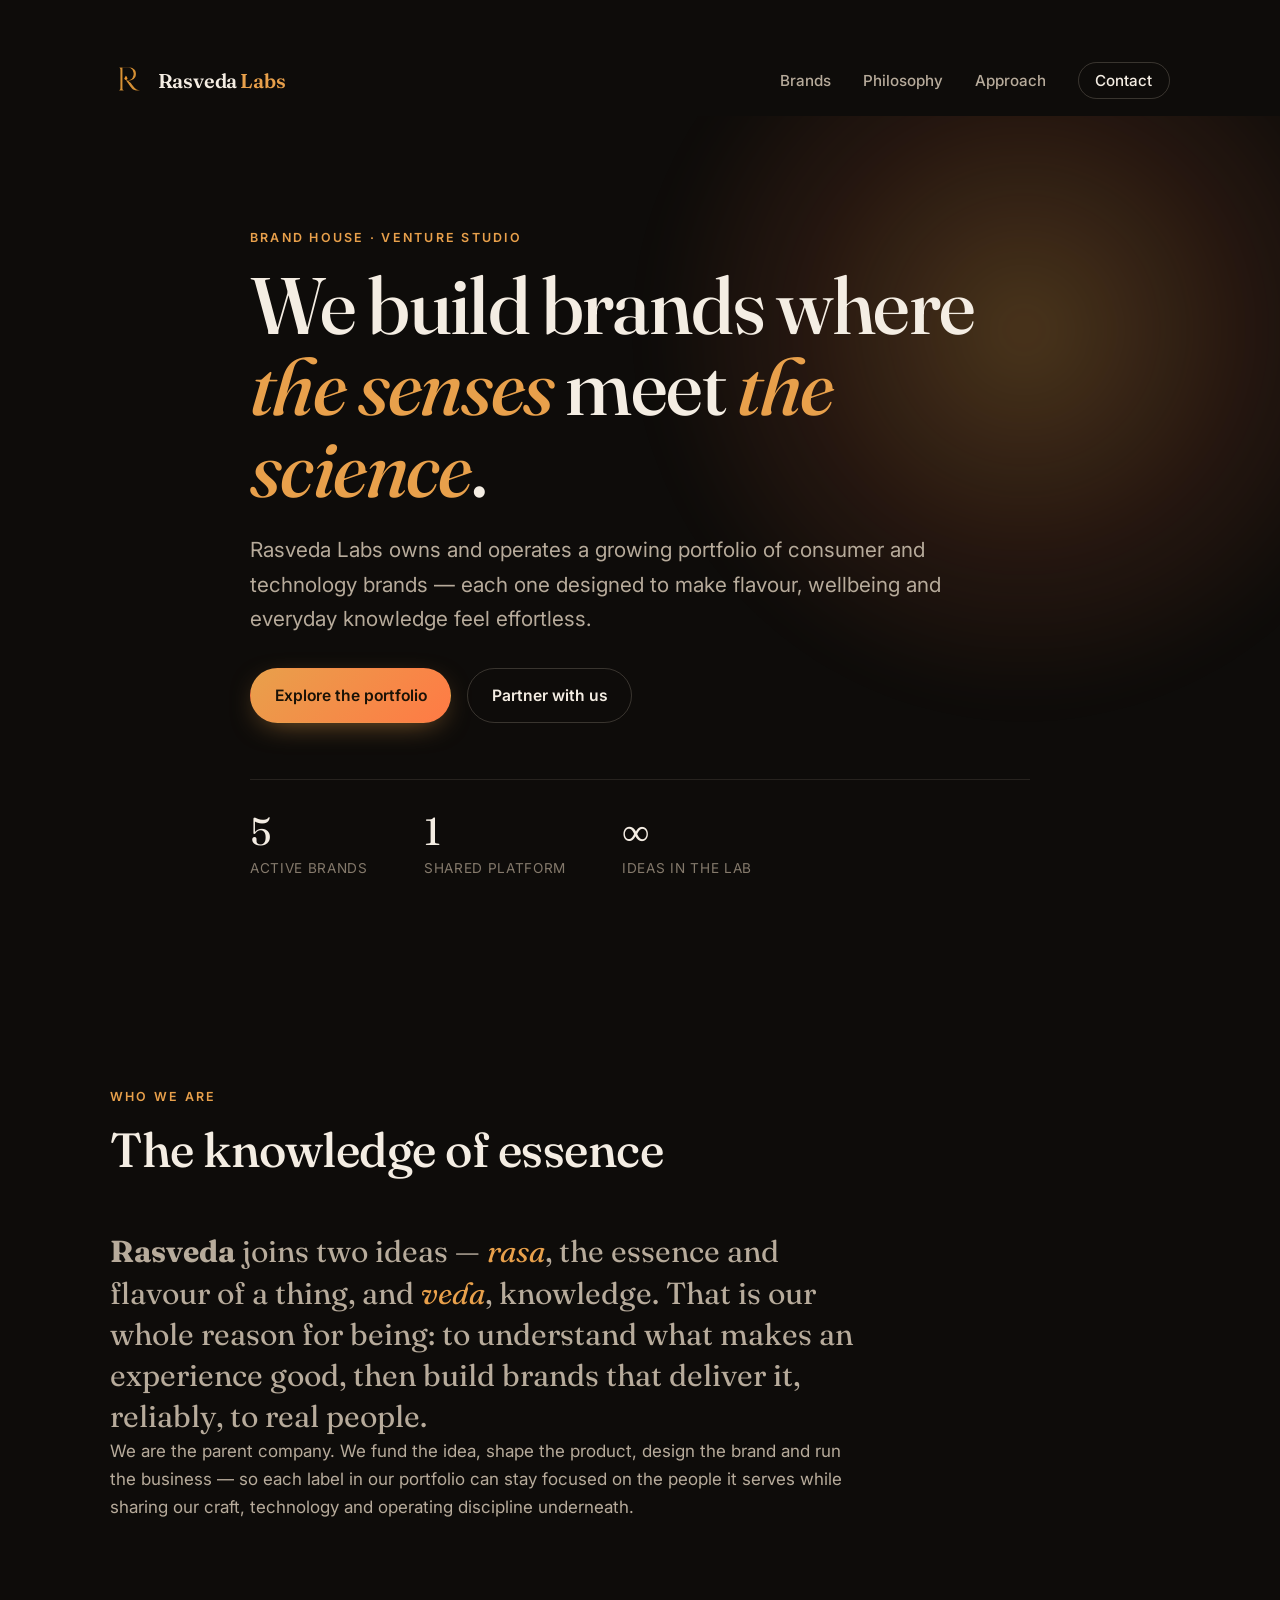
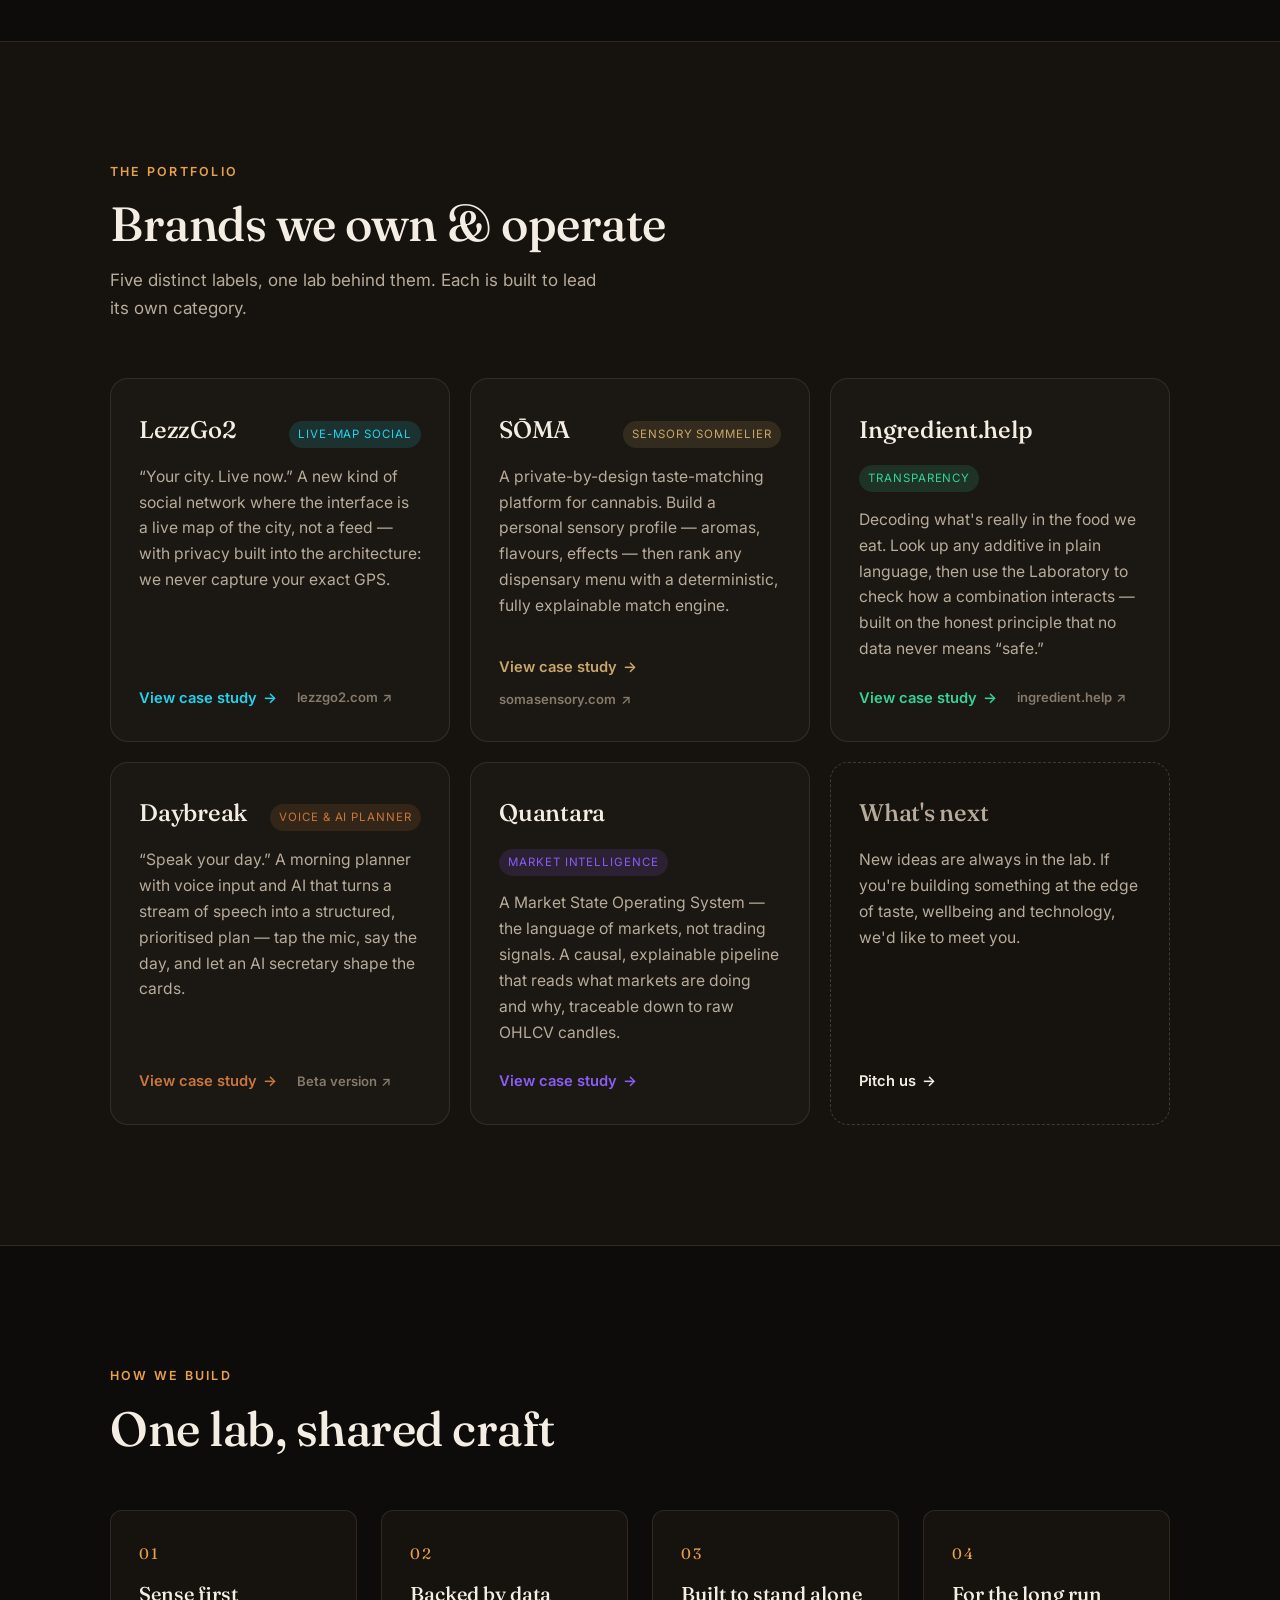
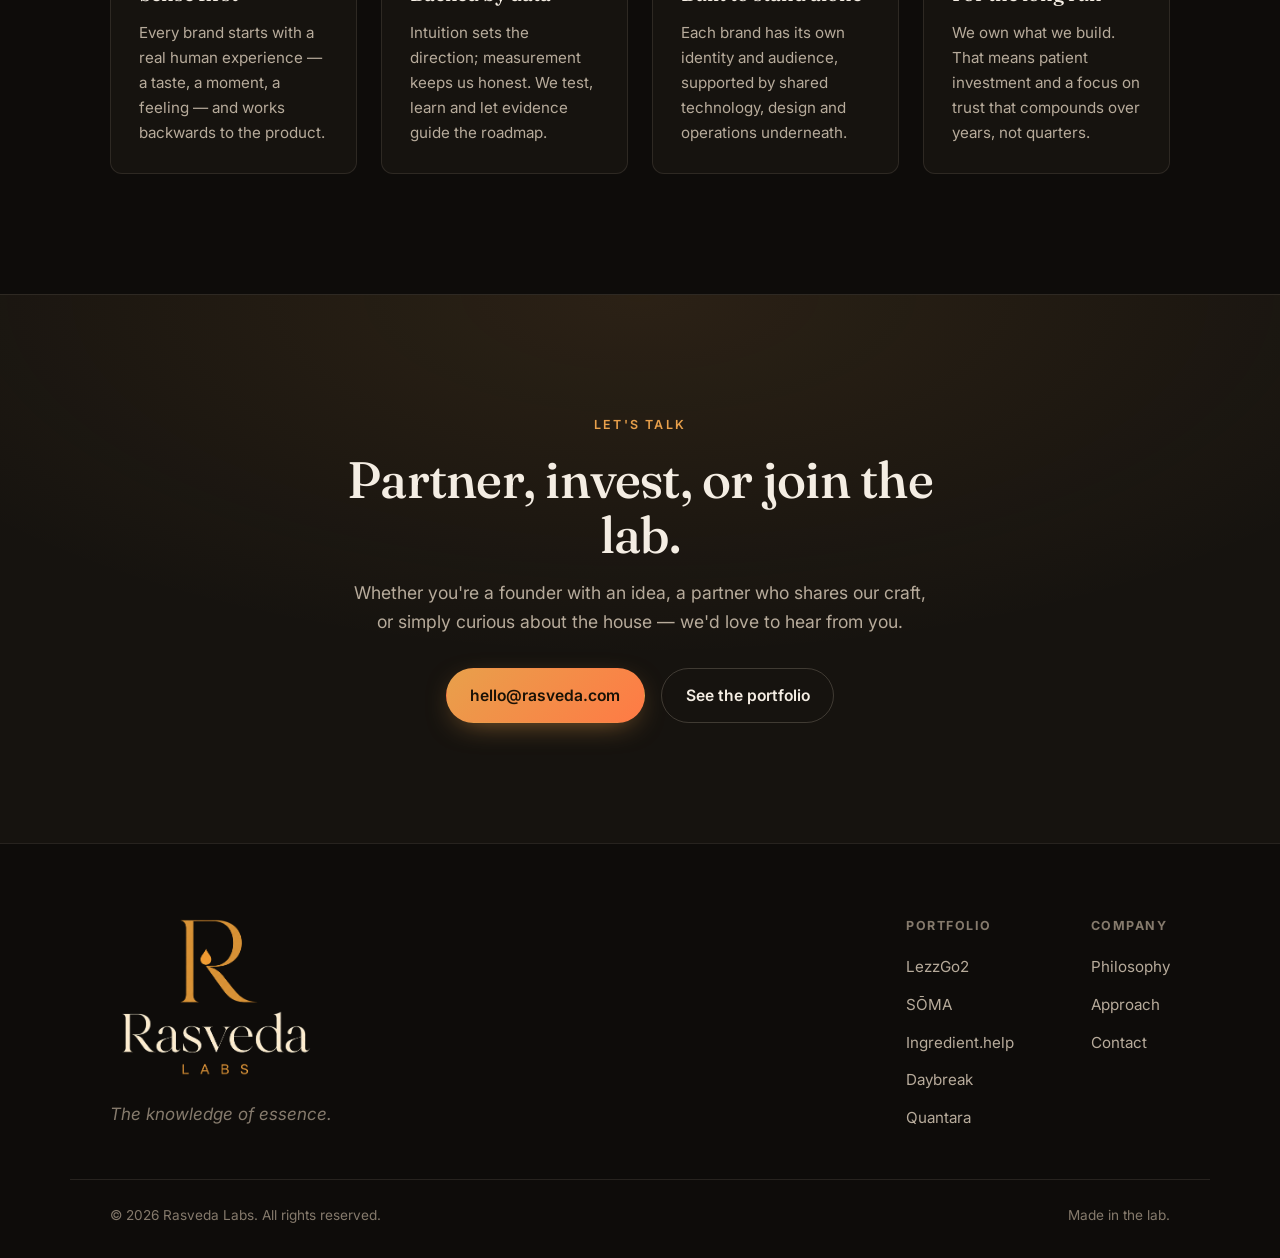
==== index.html @ 9e202e4a "Link Daybreak's beta as a "Beta version" button Daybreak runs on a temporary GitHub Pages URL (no do" ====
<!DOCTYPE html>
<html lang="en">
<head>
  <meta charset="UTF-8" />
  <meta name="viewport" content="width=device-width, initial-scale=1.0, viewport-fit=cover" />
  <title>Rasveda Labs — A house of sensory &amp; knowledge-driven brands</title>
  <meta name="description" content="Rasveda Labs owns and operates a portfolio of brands at the intersection of sensory experience, science and everyday wellbeing — LezzGo2, SŌMA, Ingredient.help, Daybreak and Quantara." />
  <meta name="theme-color" content="#0e0c0a" />

  <link rel="canonical" href="https://rasveda.dev/" />

  <!-- Open Graph -->
  <meta property="og:type" content="website" />
  <meta property="og:url" content="https://rasveda.dev/" />
  <meta property="og:title" content="Rasveda Labs" />
  <meta property="og:description" content="A house of sensory & knowledge-driven brands." />
  <meta property="og:site_name" content="Rasveda Labs" />

  <link rel="icon" type="image/png" href="assets/rasveda-favicon.png?v=3" />
  <link rel="apple-touch-icon" href="assets/rasveda-icon.png?v=3" />
  <link rel="preconnect" href="https://fonts.googleapis.com" />
  <link rel="preconnect" href="https://fonts.gstatic.com" crossorigin />
  <link href="https://fonts.googleapis.com/css2?family=Fraunces:opsz,wght@9..144,400;9..144,500;9..144,600&family=Inter:wght@400;500;600&display=swap" rel="stylesheet" />
  <link rel="stylesheet" href="styles/main.css" />
</head>
<body>
  <a class="skip-link" href="#main">Skip to content</a>

  <header class="site-header" id="top">
    <div class="container header__inner">
      <a class="brand" href="#top" aria-label="Rasveda Labs home">
        <img class="brand__logo" src="assets/rasveda-glyph.png?v=2" alt="" />
        <span class="brand__name">Rasveda<span class="brand__labs">Labs</span></span>
      </a>

      <nav class="nav" aria-label="Primary">
        <button class="nav__toggle" aria-expanded="false" aria-controls="nav-menu">
          <span class="sr-only">Menu</span>
          <span class="nav__bars" aria-hidden="true"></span>
        </button>
        <ul class="nav__menu" id="nav-menu">
          <li><a href="#brands">Brands</a></li>
          <li><a href="#philosophy">Philosophy</a></li>
          <li><a href="#approach">Approach</a></li>
          <li><a class="nav__cta" href="#contact">Contact</a></li>
        </ul>
      </nav>
    </div>
  </header>

  <main id="main">
    <!-- HERO -->
    <section class="hero">
      <div class="container hero__inner">
        <p class="eyebrow reveal">Brand house · Venture studio</p>
        <h1 class="hero__title reveal">
          We build brands where <em>the senses</em> meet <em>the science</em>.
        </h1>
        <p class="hero__lead reveal">
          Rasveda Labs owns and operates a growing portfolio of consumer and technology
          brands — each one designed to make flavour, wellbeing and everyday knowledge
          feel effortless.
        </p>
        <div class="hero__actions reveal">
          <a class="btn btn--primary" href="#brands">Explore the portfolio</a>
          <a class="btn btn--ghost" href="#contact">Partner with us</a>
        </div>

        <dl class="hero__stats reveal" aria-label="At a glance">
          <div><dt>5</dt><dd>Active brands</dd></div>
          <div><dt>1</dt><dd>Shared platform</dd></div>
          <div><dt>∞</dt><dd>Ideas in the lab</dd></div>
        </dl>
      </div>
      <div class="hero__glow" aria-hidden="true"></div>
    </section>

    <!-- PHILOSOPHY -->
    <section class="section" id="philosophy">
      <div class="container">
        <div class="section__head reveal">
          <p class="eyebrow">Who we are</p>
          <h2 class="section__title">The knowledge of essence</h2>
        </div>
        <div class="philosophy">
          <p class="philosophy__lead reveal">
            <strong>Rasveda</strong> joins two ideas — <em>rasa</em>, the essence and
            flavour of a thing, and <em>veda</em>, knowledge. That is our whole reason for
            being: to understand what makes an experience good, then build brands that
            deliver it, reliably, to real people.
          </p>
          <p class="reveal">
            We are the parent company. We fund the idea, shape the product, design the
            brand and run the business — so each label in our portfolio can stay
            focused on the people it serves while sharing our craft, technology and
            operating discipline underneath.
          </p>
        </div>
      </div>
    </section>

    <!-- BRANDS -->
    <section class="section section--brands" id="brands">
      <div class="container">
        <div class="section__head reveal">
          <p class="eyebrow">The portfolio</p>
          <h2 class="section__title">Brands we own &amp; operate</h2>
          <p class="section__sub">
            Five distinct labels, one lab behind them. Each is built to lead its own
            category.
          </p>
        </div>

        <div class="brand-grid">
          <!-- LezzGo2 -->
          <article class="brand-card reveal" style="--accent:#22d3ee">
            <header class="brand-card__head">
              <h3 class="brand-card__name">LezzGo2</h3>
              <span class="brand-card__tag">Live-map social</span>
            </header>
            <p class="brand-card__desc">
              &ldquo;Your city. Live now.&rdquo; A new kind of social network where the
              interface is a live map of the city, not a feed — with privacy built
              into the architecture: we never capture your exact GPS.
            </p>
            <div class="brand-card__links">
              <a class="brand-card__link" href="brands/lezzgo2.html">
                View case study <span aria-hidden="true">→</span>
              </a>
              <a class="brand-card__live" href="https://lezzgo2.com" target="_blank" rel="noopener">
                lezzgo2.com <span aria-hidden="true">↗</span>
              </a>
            </div>
          </article>

          <!-- SOMA -->
          <article class="brand-card reveal" style="--accent:#c8a76a">
            <header class="brand-card__head">
              <h3 class="brand-card__name">SŌMA</h3>
              <span class="brand-card__tag">Sensory sommelier</span>
            </header>
            <p class="brand-card__desc">
              A private-by-design taste-matching platform for cannabis. Build a
              personal sensory profile — aromas, flavours, effects — then rank any
              dispensary menu with a deterministic, fully explainable match engine.
            </p>
            <div class="brand-card__links">
              <a class="brand-card__link" href="brands/soma.html">
                View case study <span aria-hidden="true">→</span>
              </a>
              <a class="brand-card__live" href="https://www.somasensory.com" target="_blank" rel="noopener">
                somasensory.com <span aria-hidden="true">↗</span>
              </a>
            </div>
          </article>

          <!-- Ingredient.help -->
          <article class="brand-card reveal" style="--accent:#34d399">
            <header class="brand-card__head">
              <h3 class="brand-card__name">Ingredient.help</h3>
              <span class="brand-card__tag">Transparency</span>
            </header>
            <p class="brand-card__desc">
              Decoding what's really in the food we eat. Look up any additive in plain
              language, then use the Laboratory to check how a combination interacts —
              built on the honest principle that no data never means &ldquo;safe.&rdquo;
            </p>
            <div class="brand-card__links">
              <a class="brand-card__link" href="brands/ingredients.html">
                View case study <span aria-hidden="true">→</span>
              </a>
              <a class="brand-card__live" href="https://ingredient.help" target="_blank" rel="noopener">
                ingredient.help <span aria-hidden="true">↗</span>
              </a>
            </div>
          </article>

          <!-- DayBreak -->
          <article class="brand-card reveal" style="--accent:#c8763c">
            <header class="brand-card__head">
              <h3 class="brand-card__name">Daybreak</h3>
              <span class="brand-card__tag">Voice &amp; AI planner</span>
            </header>
            <p class="brand-card__desc">
              &ldquo;Speak your day.&rdquo; A morning planner with voice input and AI
              that turns a stream of speech into a structured, prioritised plan —
              tap the mic, say the day, and let an AI secretary shape the cards.
            </p>
            <div class="brand-card__links">
              <a class="brand-card__link" href="brands/daybreak.html">
                View case study <span aria-hidden="true">→</span>
              </a>
              <a class="brand-card__live" href="https://adisabeba33.github.io/Daybreak/" target="_blank" rel="noopener">
                Beta version <span aria-hidden="true">↗</span>
              </a>
            </div>
          </article>

          <!-- Quantara -->
          <article class="brand-card reveal" style="--accent:#8b5cf6">
            <header class="brand-card__head">
              <h3 class="brand-card__name">Quantara</h3>
              <span class="brand-card__tag">Market intelligence</span>
            </header>
            <p class="brand-card__desc">
              A Market State Operating System — the language of markets, not trading
              signals. A causal, explainable pipeline that reads what markets are
              doing and why, traceable down to raw OHLCV candles.
            </p>
            <a class="brand-card__link" href="brands/quantara.html">
              View case study <span aria-hidden="true">→</span>
            </a>
          </article>

          <!-- Next -->
          <article class="brand-card brand-card--next reveal">
            <header class="brand-card__head">
              <h3 class="brand-card__name">What's next</h3>
            </header>
            <p class="brand-card__desc">
              New ideas are always in the lab. If you're building something at the edge
              of taste, wellbeing and technology, we'd like to meet you.
            </p>
            <a class="brand-card__link" href="#contact">
              Pitch us <span aria-hidden="true">→</span>
            </a>
          </article>
        </div>
      </div>
    </section>

    <!-- APPROACH -->
    <section class="section" id="approach">
      <div class="container">
        <div class="section__head reveal">
          <p class="eyebrow">How we build</p>
          <h2 class="section__title">One lab, shared craft</h2>
        </div>

        <div class="pillars">
          <article class="pillar reveal">
            <span class="pillar__num">01</span>
            <h3>Sense first</h3>
            <p>
              Every brand starts with a real human experience — a taste, a moment, a
              feeling — and works backwards to the product.
            </p>
          </article>
          <article class="pillar reveal">
            <span class="pillar__num">02</span>
            <h3>Backed by data</h3>
            <p>
              Intuition sets the direction; measurement keeps us honest. We test,
              learn and let evidence guide the roadmap.
            </p>
          </article>
          <article class="pillar reveal">
            <span class="pillar__num">03</span>
            <h3>Built to stand alone</h3>
            <p>
              Each brand has its own identity and audience, supported by shared
              technology, design and operations underneath.
            </p>
          </article>
          <article class="pillar reveal">
            <span class="pillar__num">04</span>
            <h3>For the long run</h3>
            <p>
              We own what we build. That means patient investment and a focus on
              trust that compounds over years, not quarters.
            </p>
          </article>
        </div>
      </div>
    </section>

    <!-- CONTACT / CTA -->
    <section class="section section--cta" id="contact">
      <div class="container cta">
        <div class="cta__content reveal">
          <p class="eyebrow">Let's talk</p>
          <h2 class="cta__title">Partner, invest, or join the lab.</h2>
          <p class="cta__lead">
            Whether you're a founder with an idea, a partner who shares our craft, or
            simply curious about the house — we'd love to hear from you.
          </p>
          <div class="cta__actions">
            <a class="btn btn--primary" href="mailto:hello@rasveda.com">hello@rasveda.com</a>
            <a class="btn btn--ghost" href="#brands">See the portfolio</a>
          </div>
        </div>
      </div>
    </section>
  </main>

  <footer class="site-footer">
    <div class="container footer__inner">
      <div class="footer__brand">
        <img class="footer__logo" src="assets/rasveda-lockup-t.png" alt="Rasveda Labs" />
        <p>The knowledge of essence.</p>
      </div>
      <nav class="footer__nav" aria-label="Footer">
        <div>
          <h4>Portfolio</h4>
          <ul>
            <li><a href="brands/lezzgo2.html">LezzGo2</a></li>
            <li><a href="brands/soma.html">SŌMA</a></li>
            <li><a href="brands/ingredients.html">Ingredient.help</a></li>
            <li><a href="brands/daybreak.html">Daybreak</a></li>
            <li><a href="brands/quantara.html">Quantara</a></li>
          </ul>
        </div>
        <div>
          <h4>Company</h4>
          <ul>
            <li><a href="#philosophy">Philosophy</a></li>
            <li><a href="#approach">Approach</a></li>
            <li><a href="#contact">Contact</a></li>
          </ul>
        </div>
      </nav>
    </div>
    <div class="container footer__bar">
      <p>&copy; <span id="year">2026</span> Rasveda Labs. All rights reserved.</p>
      <p class="footer__meta">Made in the lab.</p>
    </div>
  </footer>

  <script src="scripts/main.js" defer></script>
</body>
</html>
---- styles/main.css ----
/* =========================================================
   Rasveda Labs — main.css
   A house of sensory & knowledge-driven brands
   ========================================================= */

:root {
  /* Palette — warm, saffron-inflected dark theme (rasa = essence/flavour) */
  --bg:            #0e0c0a;
  --bg-elev:       #16130f;
  --bg-card:       #1b1712;
  --line:          rgba(255, 236, 214, 0.10);
  --line-strong:   rgba(255, 236, 214, 0.18);

  --text:          #f4ede3;
  --text-muted:    #b7ab9b;
  --text-dim:      #857a6c;

  --accent:        #e8a04b;   /* saffron */
  --accent-warm:   #ff7a45;
  --accent-soft:   rgba(232, 160, 75, 0.14);

  --radius:        18px;
  --radius-sm:     12px;
  --maxw:          1140px;

  --font-sans: "Inter", system-ui, -apple-system, "Segoe UI", Roboto, sans-serif;
  --font-serif: "Fraunces", Georgia, "Times New Roman", serif;

  --ease: cubic-bezier(0.22, 1, 0.36, 1);
}

/* ---------- Reset-ish ---------- */
*,
*::before,
*::after { box-sizing: border-box; }

html { scroll-behavior: smooth; }

@media (prefers-reduced-motion: reduce) {
  html { scroll-behavior: auto; }
  * { animation-duration: 0.001ms !important; transition-duration: 0.001ms !important; }
}

body {
  margin: 0;
  background: var(--bg);
  color: var(--text);
  font-family: var(--font-sans);
  font-size: 17px;
  line-height: 1.65;
  -webkit-font-smoothing: antialiased;
  text-rendering: optimizeLegibility;
  overflow-x: hidden;
}

img { max-width: 100%; display: block; }
a { color: inherit; text-decoration: none; }

.sr-only,
.skip-link {
  position: absolute;
  width: 1px; height: 1px;
  padding: 0; margin: -1px;
  overflow: hidden;
  clip: rect(0 0 0 0);
  white-space: nowrap;
  border: 0;
}
.skip-link:focus {
  position: fixed;
  top: 12px; left: 12px;
  width: auto; height: auto;
  padding: 10px 16px;
  background: var(--accent);
  color: #1a1206;
  border-radius: 8px;
  z-index: 100;
  clip: auto;
}

.container {
  width: 100%;
  max-width: var(--maxw);
  margin-inline: auto;
  padding-inline: clamp(20px, 5vw, 40px);
}

/* ---------- Shared type ---------- */
.eyebrow {
  font-size: 0.78rem;
  letter-spacing: 0.18em;
  text-transform: uppercase;
  color: var(--accent);
  font-weight: 600;
  margin: 0 0 1rem;
}

.section__title {
  font-family: var(--font-serif);
  font-weight: 500;
  font-size: clamp(1.9rem, 4.5vw, 3rem);
  line-height: 1.08;
  letter-spacing: -0.01em;
  margin: 0;
}

.section__sub {
  color: var(--text-muted);
  max-width: 46ch;
  margin: 1rem 0 0;
}

/* ---------- Buttons ---------- */
.btn {
  display: inline-flex;
  align-items: center;
  gap: 0.5em;
  padding: 0.85em 1.5em;
  border-radius: 999px;
  font-weight: 600;
  font-size: 0.98rem;
  border: 1px solid transparent;
  cursor: pointer;
  transition: transform 0.25s var(--ease), background 0.25s var(--ease),
              border-color 0.25s var(--ease), box-shadow 0.25s var(--ease);
}
.btn:focus-visible { outline: 2px solid var(--accent); outline-offset: 3px; }
.btn--primary {
  background: linear-gradient(135deg, var(--accent), var(--accent-warm));
  color: #1a1206;
  box-shadow: 0 8px 30px -12px rgba(232, 160, 75, 0.7);
}
.btn--primary:hover { transform: translateY(-2px); box-shadow: 0 14px 40px -12px rgba(232, 160, 75, 0.8); }
.btn--ghost {
  border-color: var(--line-strong);
  color: var(--text);
}
.btn--ghost:hover { border-color: var(--accent); color: var(--accent); transform: translateY(-2px); }

/* ---------- Header ---------- */
.site-header {
  /* No header bar: the logo and menu sit directly on the page background
     (same black as the rest), static and part of the page flow. Nothing to
     stick, overlap or slide under on iOS. Extra top padding drops the logo
     and menu clear of the notch / status-bar edge so they're fully visible. */
  position: static;
  background: transparent;
  border-bottom: none;
  padding-top: calc(env(safe-area-inset-top, 0px) + 44px);
}
.header__inner {
  display: flex;
  align-items: center;
  justify-content: space-between;
  height: 72px;
}
.brand {
  display: inline-flex;
  align-items: center;
  gap: 0.6rem;
  font-weight: 600;
}
.brand__mark { color: var(--accent); display: inline-flex; }
.brand__logo {
  height: 38px; width: auto;
  display: block;
}
.brand__name {
  font-family: var(--font-serif);
  font-size: 1.25rem;
  letter-spacing: -0.01em;
}
.brand__labs { color: var(--accent); margin-left: 0.15em; }

/* ---------- Nav ---------- */
.nav__menu {
  display: flex;
  align-items: center;
  gap: 2rem;
  list-style: none;
  margin: 0; padding: 0;
}
.nav__menu a {
  font-size: 0.95rem;
  color: var(--text-muted);
  font-weight: 500;
  transition: color 0.2s var(--ease);
}
.nav__menu a:hover { color: var(--text); }
.nav__cta {
  padding: 0.5em 1.1em;
  border: 1px solid var(--line-strong);
  border-radius: 999px;
  color: var(--text) !important;
}
.nav__cta:hover { border-color: var(--accent); color: var(--accent) !important; }

.nav__toggle {
  display: none;
  width: 44px; height: 44px;
  background: none;
  border: 1px solid var(--line-strong);
  border-radius: 10px;
  cursor: pointer;
  position: relative;
}
.nav__bars,
.nav__bars::before,
.nav__bars::after {
  content: "";
  position: absolute;
  left: 50%; top: 50%;
  width: 18px; height: 2px;
  background: var(--text);
  transform: translate(-50%, -50%);
  transition: transform 0.3s var(--ease), opacity 0.2s var(--ease);
}
.nav__bars::before { transform: translate(-50%, -7px); }
.nav__bars::after  { transform: translate(-50%, 5px); }
.nav__toggle[aria-expanded="true"] .nav__bars { background: transparent; }
.nav__toggle[aria-expanded="true"] .nav__bars::before { transform: translate(-50%, -50%) rotate(45deg); }
.nav__toggle[aria-expanded="true"] .nav__bars::after  { transform: translate(-50%, -50%) rotate(-45deg); }

/* ---------- Hero ---------- */
.hero {
  position: relative;
  padding: clamp(3.5rem, 9vw, 7rem) 0 clamp(3rem, 7vw, 5.5rem);
  overflow: hidden;
}
.hero__inner { position: relative; z-index: 2; max-width: 860px; }
.hero__title {
  font-family: var(--font-serif);
  font-weight: 500;
  font-size: clamp(2.5rem, 7vw, 5rem);
  line-height: 1.02;
  letter-spacing: -0.02em;
  margin: 0 0 1.5rem;
}
.hero__title em {
  font-style: italic;
  color: var(--accent);
}
.hero__lead {
  font-size: clamp(1.05rem, 2.2vw, 1.3rem);
  color: var(--text-muted);
  max-width: 54ch;
  margin: 0 0 2rem;
}
.hero__actions { display: flex; flex-wrap: wrap; gap: 1rem; }

.hero__stats {
  display: flex;
  flex-wrap: wrap;
  gap: clamp(1.5rem, 5vw, 3.5rem);
  margin: 3.5rem 0 0;
  padding-top: 2rem;
  border-top: 1px solid var(--line);
}
.hero__stats div { margin: 0; }
.hero__stats dt {
  font-family: var(--font-serif);
  font-size: 2.4rem;
  line-height: 1;
  color: var(--text);
}
.hero__stats dd {
  margin: 0.4rem 0 0;
  font-size: 0.85rem;
  letter-spacing: 0.05em;
  text-transform: uppercase;
  color: var(--text-dim);
}

.hero__glow {
  position: absolute;
  z-index: 1;
  top: -20%; right: -10%;
  width: 60vw; height: 60vw;
  max-width: 780px; max-height: 780px;
  background: radial-gradient(circle at center,
              rgba(232, 160, 75, 0.28), rgba(255, 122, 69, 0.10) 40%, transparent 70%);
  filter: blur(20px);
  pointer-events: none;
}

/* ---------- Sections ---------- */
.section {
  padding: clamp(4rem, 10vw, 7.5rem) 0;
  position: relative;
}
.section--brands { background: var(--bg-elev); border-block: 1px solid var(--line); }
.section__head { max-width: 640px; margin-bottom: clamp(2.5rem, 5vw, 3.5rem); }

/* ---------- Philosophy ---------- */
.philosophy { max-width: 760px; }
.philosophy__lead {
  font-family: var(--font-serif);
  font-weight: 400;
  font-size: clamp(1.35rem, 3vw, 1.9rem);
  line-height: 1.35;
  color: var(--text);
  margin: 0 0 1.75rem;
}
.philosophy__lead em, .philosophy p em { color: var(--accent); font-style: italic; }
.philosophy p { color: var(--text-muted); margin: 0; }

/* ---------- Brand grid ---------- */
.brand-grid {
  display: grid;
  grid-template-columns: repeat(auto-fill, minmax(300px, 1fr));
  gap: 1.25rem;
}
.brand-card {
  --accent: var(--accent);
  position: relative;
  display: flex;
  flex-direction: column;
  padding: 1.9rem 1.75rem;
  background: var(--bg-card);
  border: 1px solid var(--line);
  border-radius: var(--radius);
  overflow: hidden;
  transition: transform 0.35s var(--ease), border-color 0.35s var(--ease), box-shadow 0.35s var(--ease);
}
.brand-card::before {
  content: "";
  position: absolute;
  inset: 0 0 auto 0;
  height: 3px;
  background: var(--accent);
  transform: scaleX(0);
  transform-origin: left;
  transition: transform 0.4s var(--ease);
}
.brand-card:hover {
  transform: translateY(-5px);
  border-color: color-mix(in srgb, var(--accent) 45%, transparent);
  box-shadow: 0 22px 50px -28px rgba(0,0,0,0.9);
}
.brand-card:hover::before { transform: scaleX(1); }

.brand-card__head {
  display: flex;
  align-items: baseline;
  justify-content: space-between;
  gap: 1rem;
  flex-wrap: wrap;
  margin-bottom: 0.9rem;
}
.brand-card__name {
  font-family: var(--font-serif);
  font-weight: 500;
  font-size: 1.5rem;
  margin: 0;
  letter-spacing: -0.01em;
}
.brand-card__tag {
  font-size: 0.72rem;
  letter-spacing: 0.08em;
  text-transform: uppercase;
  color: var(--accent);
  background: color-mix(in srgb, var(--accent) 14%, transparent);
  padding: 0.35em 0.8em;
  border-radius: 999px;
  white-space: nowrap;
}
.brand-card__desc {
  color: var(--text-muted);
  font-size: 0.98rem;
  margin: 0 0 1.5rem;
  flex-grow: 1;
}
.brand-card__link {
  align-self: flex-start;
  font-weight: 600;
  font-size: 0.92rem;
  color: var(--accent);
  display: inline-flex;
  gap: 0.4em;
  transition: gap 0.25s var(--ease);
}
.brand-card__link:hover { gap: 0.75em; }
.brand-card__link span { transition: transform 0.25s var(--ease); }
.brand-card__links {
  display: flex;
  flex-wrap: wrap;
  align-items: center;
  gap: 0.6rem 1.25rem;
}
.brand-card__live {
  font-weight: 600;
  font-size: 0.82rem;
  color: var(--text-dim);
  display: inline-flex;
  align-items: center;
  gap: 0.35em;
  transition: color 0.2s var(--ease);
}
.brand-card__live:hover { color: var(--accent); }

.brand-card--next {
  background: transparent;
  border-style: dashed;
  border-color: var(--line-strong);
}
.brand-card--next .brand-card__name { color: var(--text-muted); }

/* ---------- Pillars ---------- */
.pillars {
  display: grid;
  grid-template-columns: repeat(auto-fit, minmax(230px, 1fr));
  gap: 1.5rem;
}
.pillar {
  padding: 1.75rem;
  border: 1px solid var(--line);
  border-radius: var(--radius-sm);
  background: var(--bg-elev);
  transition: border-color 0.3s var(--ease), transform 0.3s var(--ease);
}
.pillar:hover { border-color: var(--line-strong); transform: translateY(-3px); }
.pillar__num {
  font-family: var(--font-serif);
  font-size: 0.95rem;
  color: var(--accent);
  letter-spacing: 0.1em;
}
.pillar h3 {
  font-family: var(--font-serif);
  font-weight: 500;
  font-size: 1.25rem;
  margin: 0.6rem 0 0.6rem;
}
.pillar p { color: var(--text-muted); font-size: 0.95rem; margin: 0; }

/* ---------- CTA ---------- */
.section--cta {
  background:
    radial-gradient(120% 120% at 50% 0%, rgba(232,160,75,0.10), transparent 55%),
    var(--bg-elev);
  border-top: 1px solid var(--line);
}
.cta { text-align: center; max-width: 680px; margin-inline: auto; }
.cta__title {
  font-family: var(--font-serif);
  font-weight: 500;
  font-size: clamp(2rem, 5vw, 3.2rem);
  line-height: 1.08;
  letter-spacing: -0.015em;
  margin: 0 0 1rem;
}
.cta__lead { color: var(--text-muted); font-size: 1.1rem; margin: 0 auto 2rem; max-width: 52ch; }
.cta__actions { display: flex; flex-wrap: wrap; gap: 1rem; justify-content: center; }

/* ---------- Footer ---------- */
.site-footer {
  background: var(--bg);
  border-top: 1px solid var(--line);
  padding: clamp(3rem, 6vw, 4.5rem) 0 2rem;
}
.footer__inner {
  display: flex;
  flex-wrap: wrap;
  gap: 3rem;
  justify-content: space-between;
}
.footer__logo {
  width: clamp(170px, 42vw, 210px);
  height: auto;
  display: block;
}
.footer__brand p { color: var(--text-dim); margin: 1rem 0 0; font-style: italic; }
.footer__nav { display: flex; gap: clamp(2.5rem, 6vw, 5rem); flex-wrap: wrap; }
.footer__nav h4 {
  font-size: 0.78rem;
  letter-spacing: 0.12em;
  text-transform: uppercase;
  color: var(--text-dim);
  margin: 0 0 1rem;
}
.footer__nav ul { list-style: none; margin: 0; padding: 0; display: grid; gap: 0.6rem; }
.footer__nav a { color: var(--text-muted); font-size: 0.95rem; transition: color 0.2s var(--ease); }
.footer__nav a:hover { color: var(--accent); }

.footer__bar {
  display: flex;
  flex-wrap: wrap;
  gap: 1rem;
  justify-content: space-between;
  margin-top: 3rem;
  padding-top: 1.5rem;
  border-top: 1px solid var(--line);
  color: var(--text-dim);
  font-size: 0.85rem;
}
.footer__bar p { margin: 0; }

/* ---------- Reveal animation ---------- */
.reveal {
  opacity: 0;
  transform: translateY(22px);
  transition: opacity 0.7s var(--ease), transform 0.7s var(--ease);
}
.reveal.is-visible { opacity: 1; transform: none; }

/* ---------- Responsive ---------- */
@media (max-width: 760px) {
  .nav__toggle { display: inline-flex; }
  .nav__menu {
    position: fixed;
    inset: 72px 0 auto 0;
    flex-direction: column;
    align-items: stretch;
    gap: 0;
    background: var(--bg-elev);
    border-bottom: 1px solid var(--line);
    padding: 1rem clamp(20px, 5vw, 40px) 1.5rem;
    transform: translateY(-120%);
    transition: transform 0.4s var(--ease);
    box-shadow: 0 20px 40px -20px rgba(0,0,0,0.8);
  }
  .nav__menu.is-open { transform: translateY(0); }
  .nav__menu li { padding: 0.4rem 0; border-bottom: 1px solid var(--line); }
  .nav__menu li:last-child { border-bottom: none; padding-top: 1rem; }
  .nav__cta { display: inline-block; text-align: center; }
}
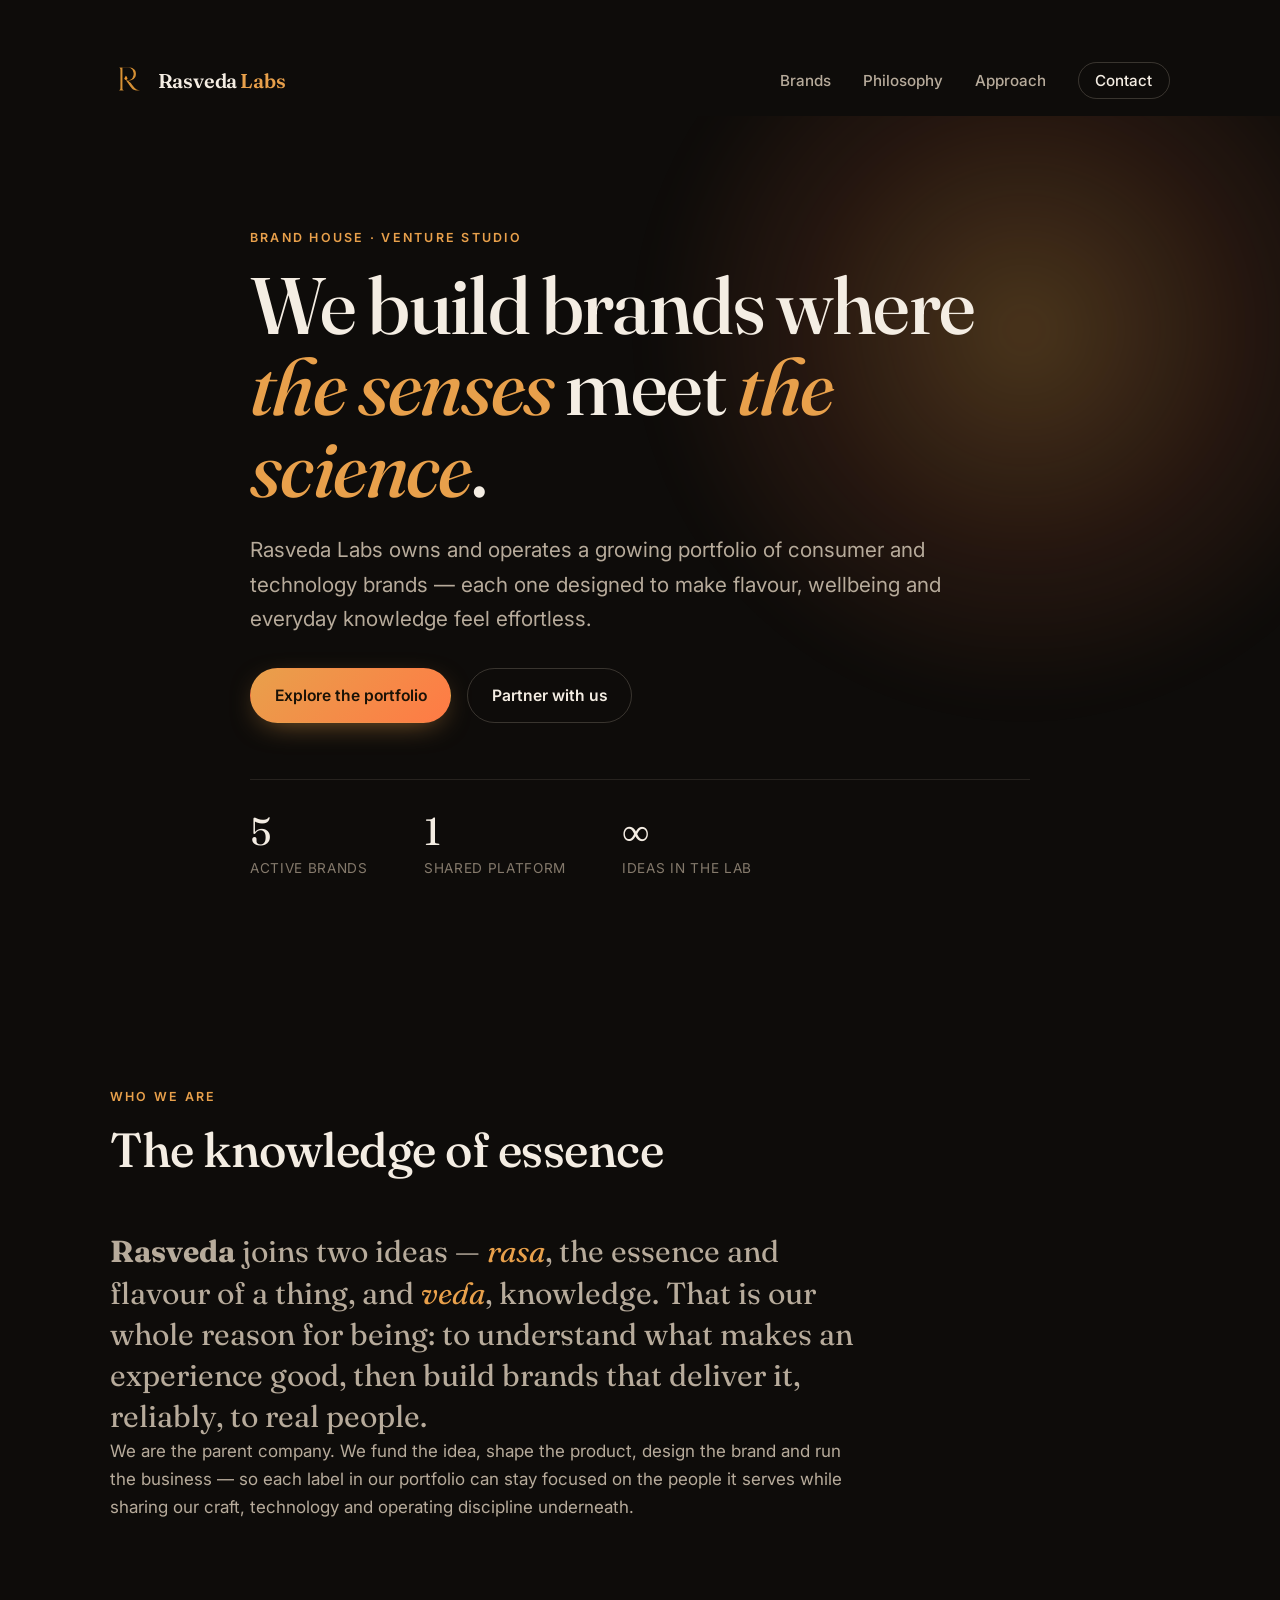
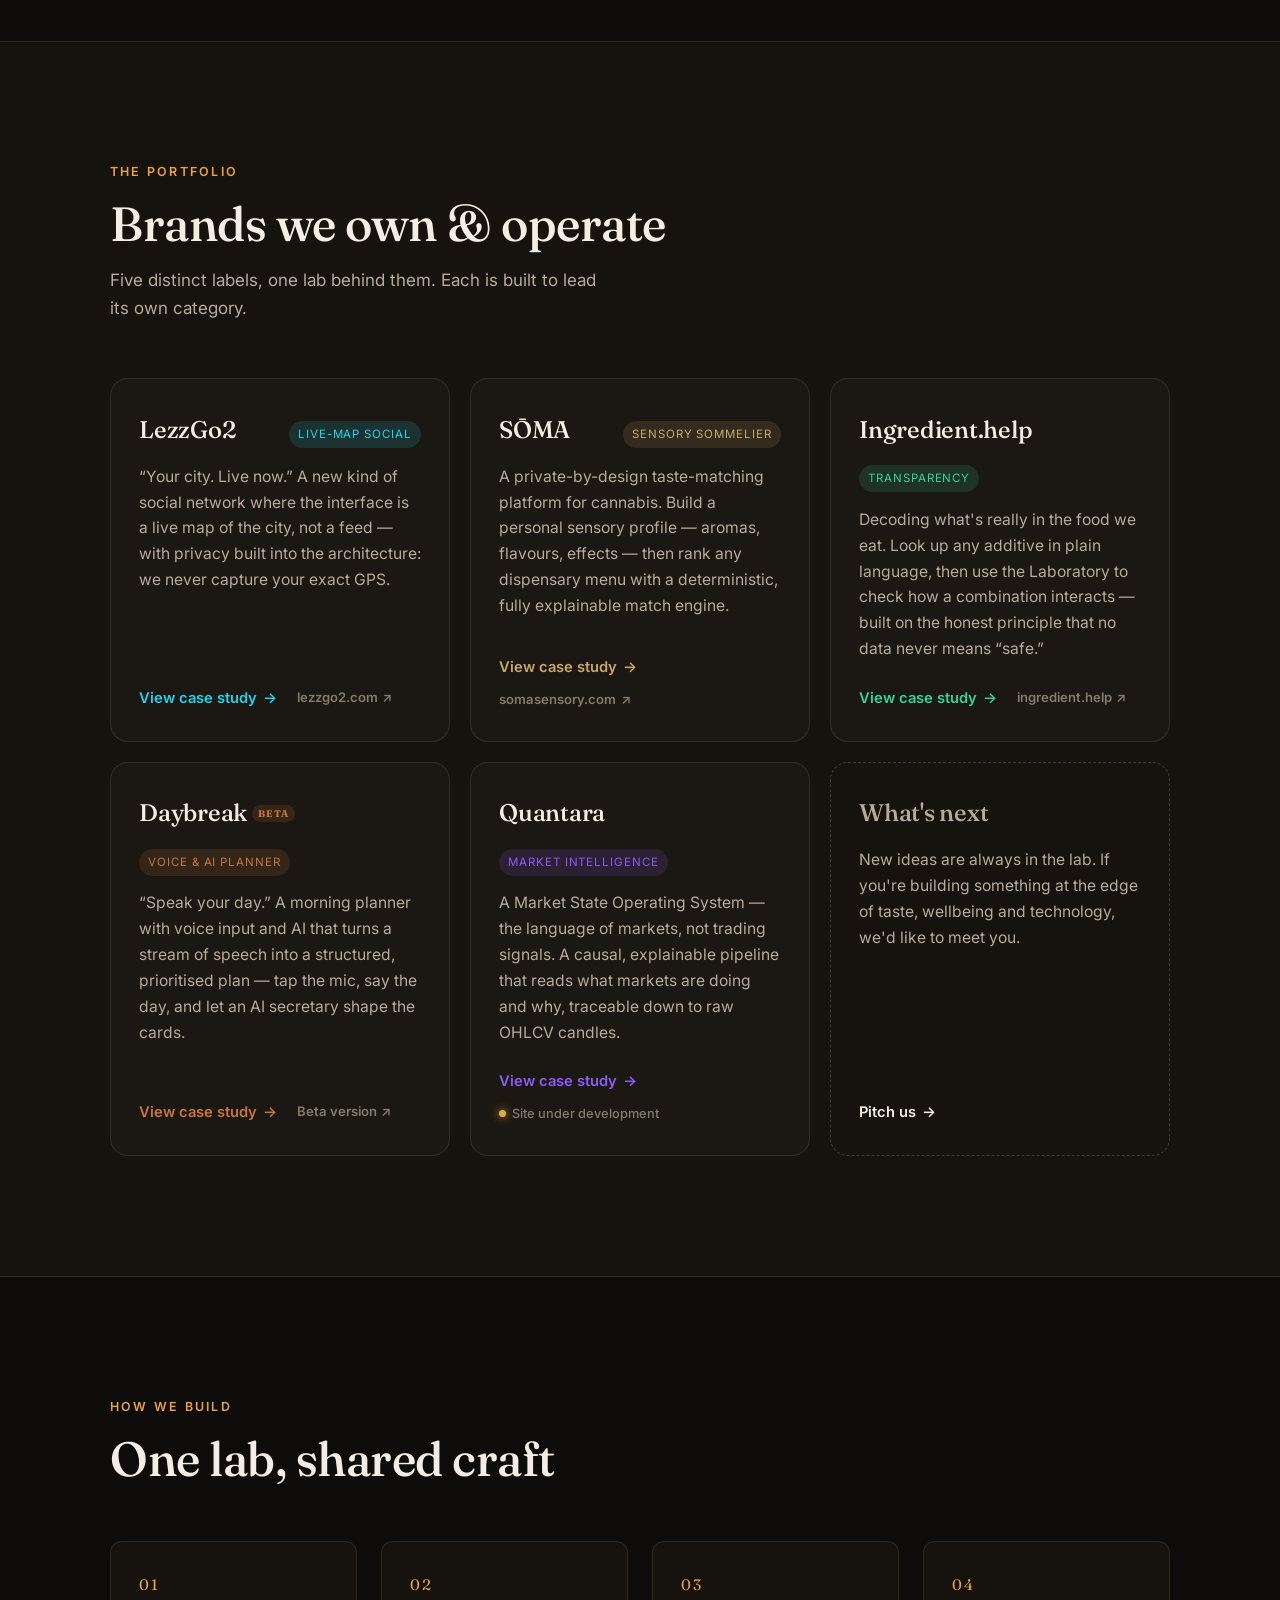
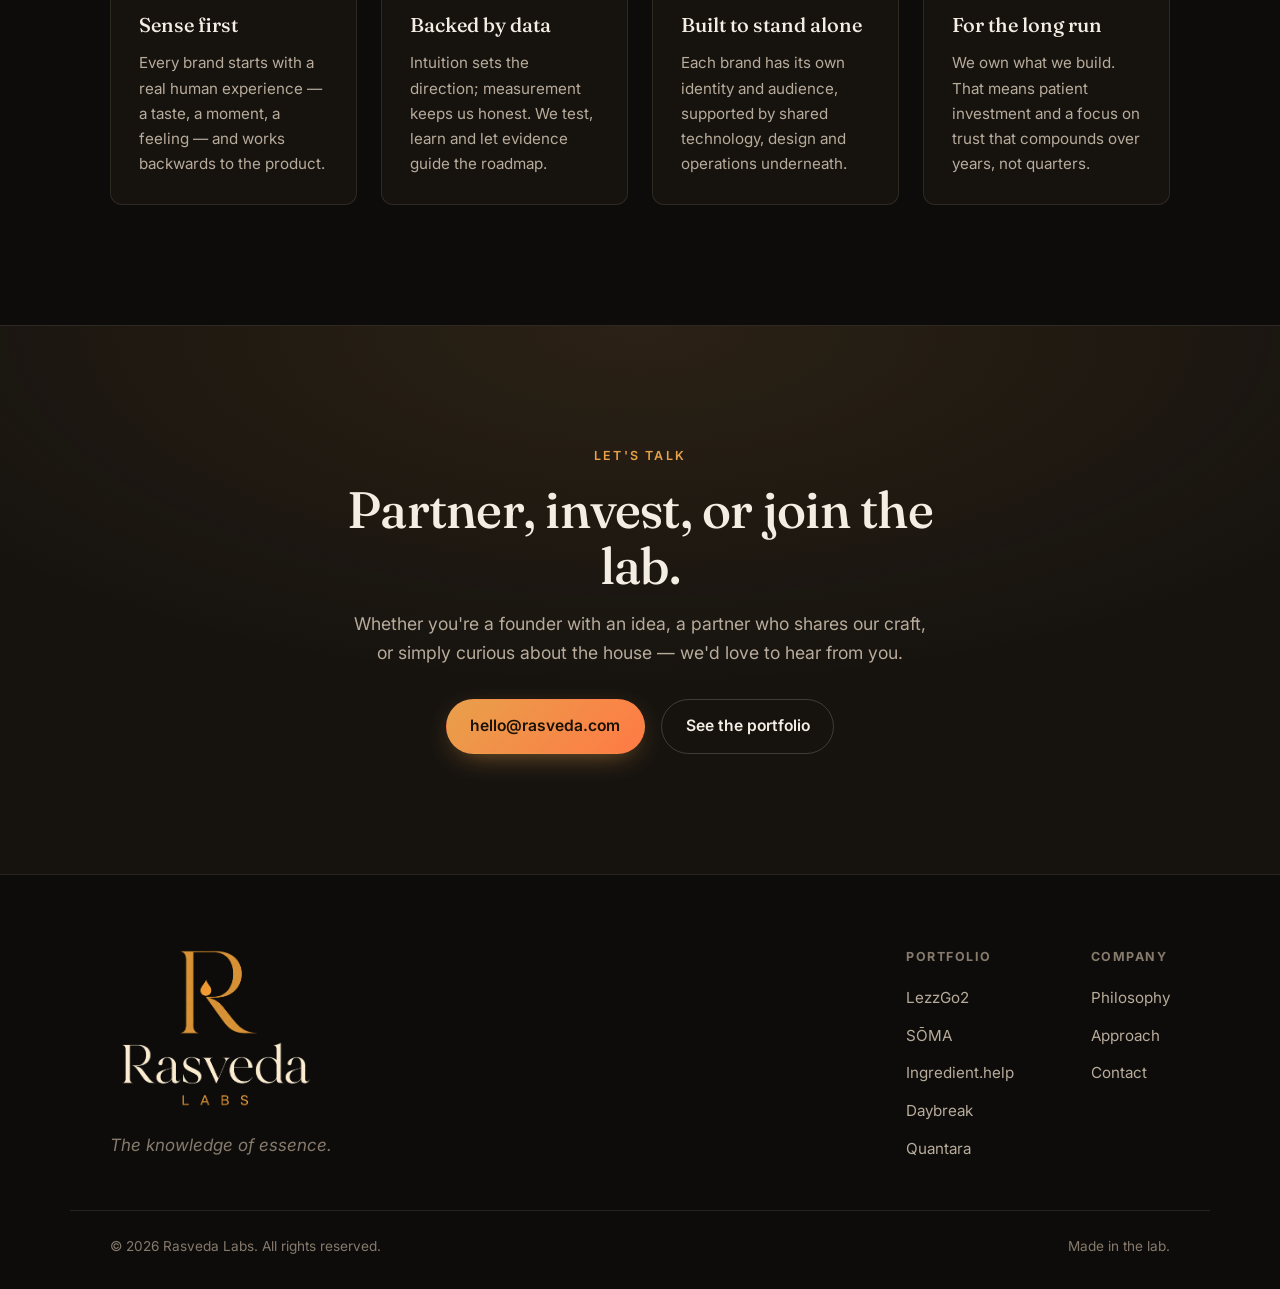
==== commit 23735bc0: "Add "Site under development" status to Quantara; restore Daybreak badge Quantara has no live site ye" ====
--- a/index.html
+++ b/index.html
@@ -178,7 +178,7 @@
           <!-- DayBreak -->
           <article class="brand-card reveal" style="--accent:#c8763c">
             <header class="brand-card__head">
-              <h3 class="brand-card__name">Daybreak</h3>
+              <h3 class="brand-card__name">Daybreak <span class="brand-card__beta">Beta</span></h3>
               <span class="brand-card__tag">Voice &amp; AI planner</span>
             </header>
             <p class="brand-card__desc">
@@ -207,9 +207,12 @@
               signals. A causal, explainable pipeline that reads what markets are
               doing and why, traceable down to raw OHLCV candles.
             </p>
-            <a class="brand-card__link" href="brands/quantara.html">
-              View case study <span aria-hidden="true">→</span>
-            </a>
+            <div class="brand-card__links">
+              <a class="brand-card__link" href="brands/quantara.html">
+                View case study <span aria-hidden="true">→</span>
+              </a>
+              <span class="brand-card__wip"><span class="brand-card__wip-dot" aria-hidden="true"></span> Site under development</span>
+            </div>
           </article>
 
           <!-- Next -->
--- a/styles/main.css
+++ b/styles/main.css
@@ -397,6 +397,23 @@
   transition: color 0.2s var(--ease);
 }
 .brand-card__live:hover { color: var(--accent); }
+.brand-card__beta {
+  font-size: 0.6rem; font-weight: 700; letter-spacing: 0.1em;
+  text-transform: uppercase; vertical-align: middle;
+  padding: 0.28em 0.6em; border-radius: 999px;
+  color: var(--accent); background: color-mix(in srgb, var(--accent) 16%, transparent);
+  position: relative; top: -0.15em;
+}
+.brand-card__wip {
+  display: inline-flex; align-items: center; gap: 0.45em;
+  font-size: 0.8rem; font-weight: 500; color: var(--text-dim);
+}
+.brand-card__wip-dot {
+  width: 7px; height: 7px; border-radius: 50%; flex: none;
+  background: #e0a94b; box-shadow: 0 0 8px #e0a94b;
+  animation: card-wip-pulse 1.8s ease-in-out infinite;
+}
+@keyframes card-wip-pulse { 0%, 100% { opacity: 1; } 50% { opacity: 0.35; } }
 
 .brand-card--next {
   background: transparent;
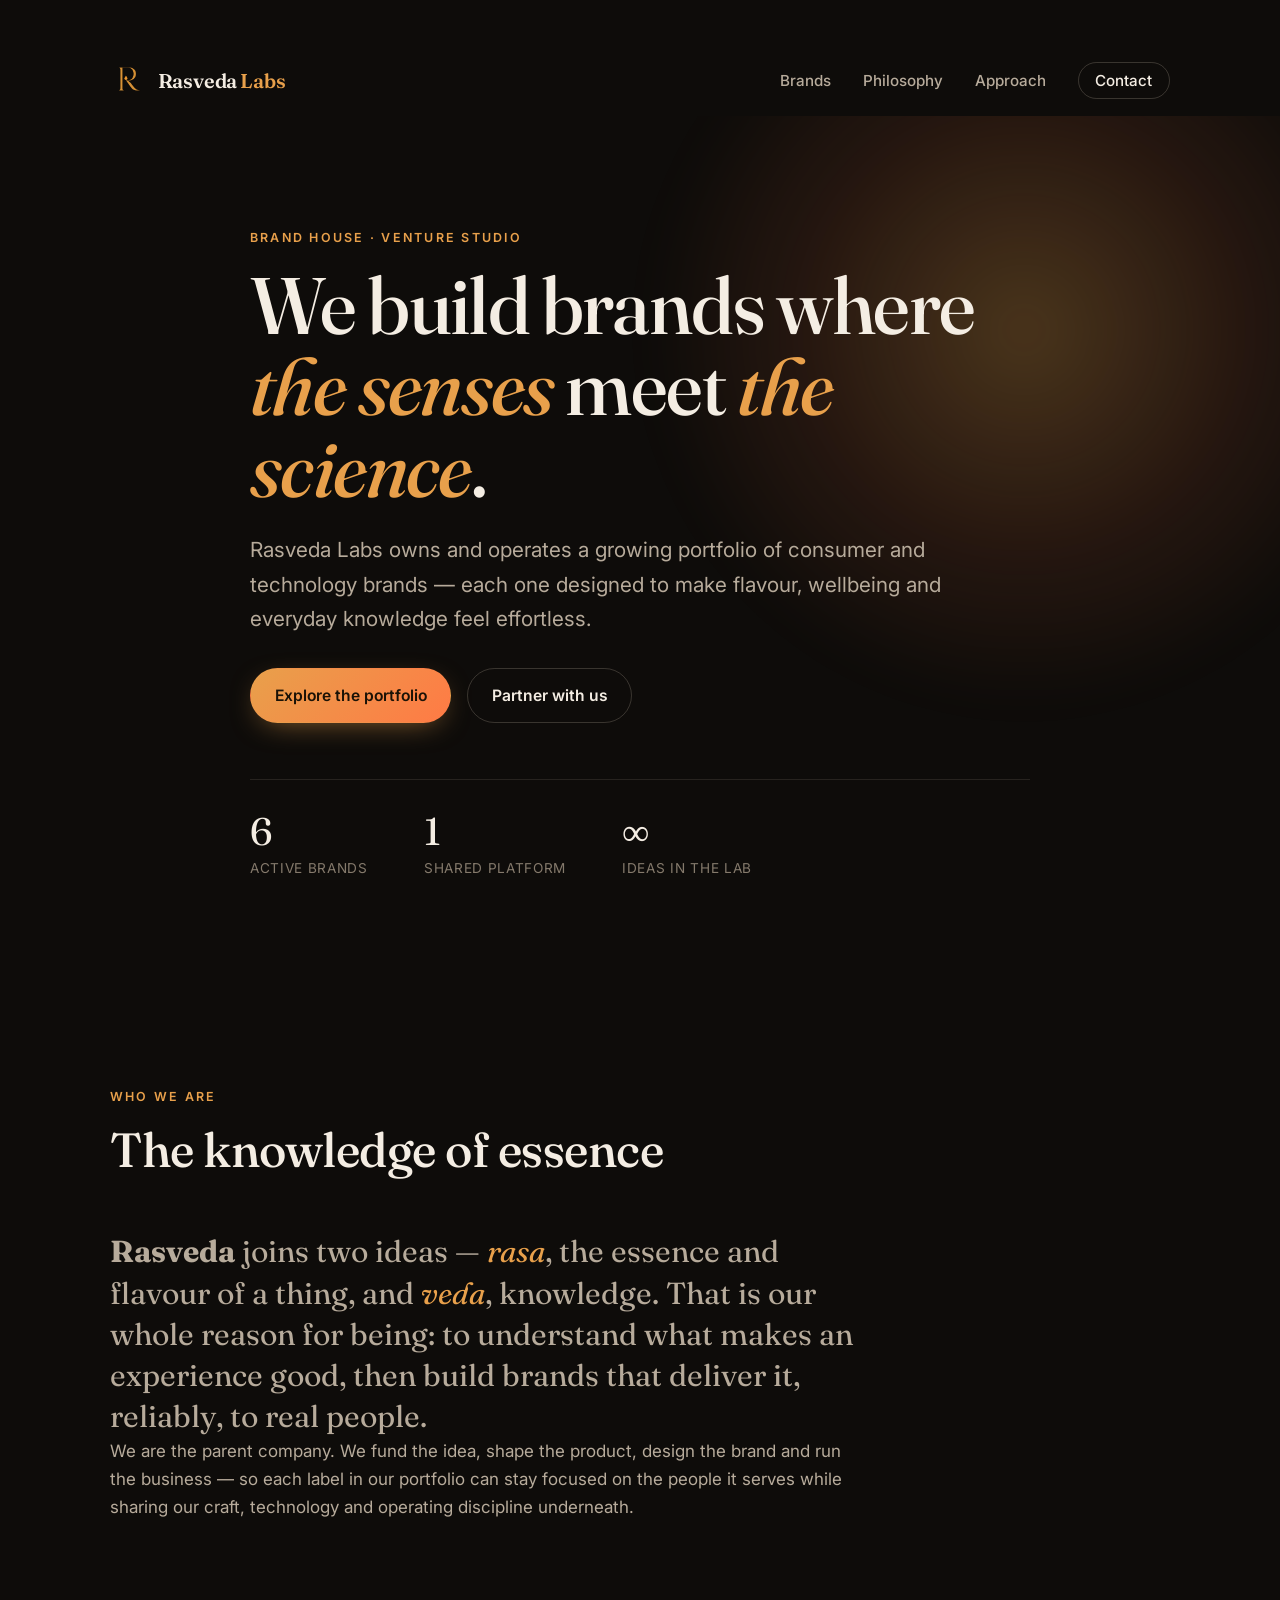
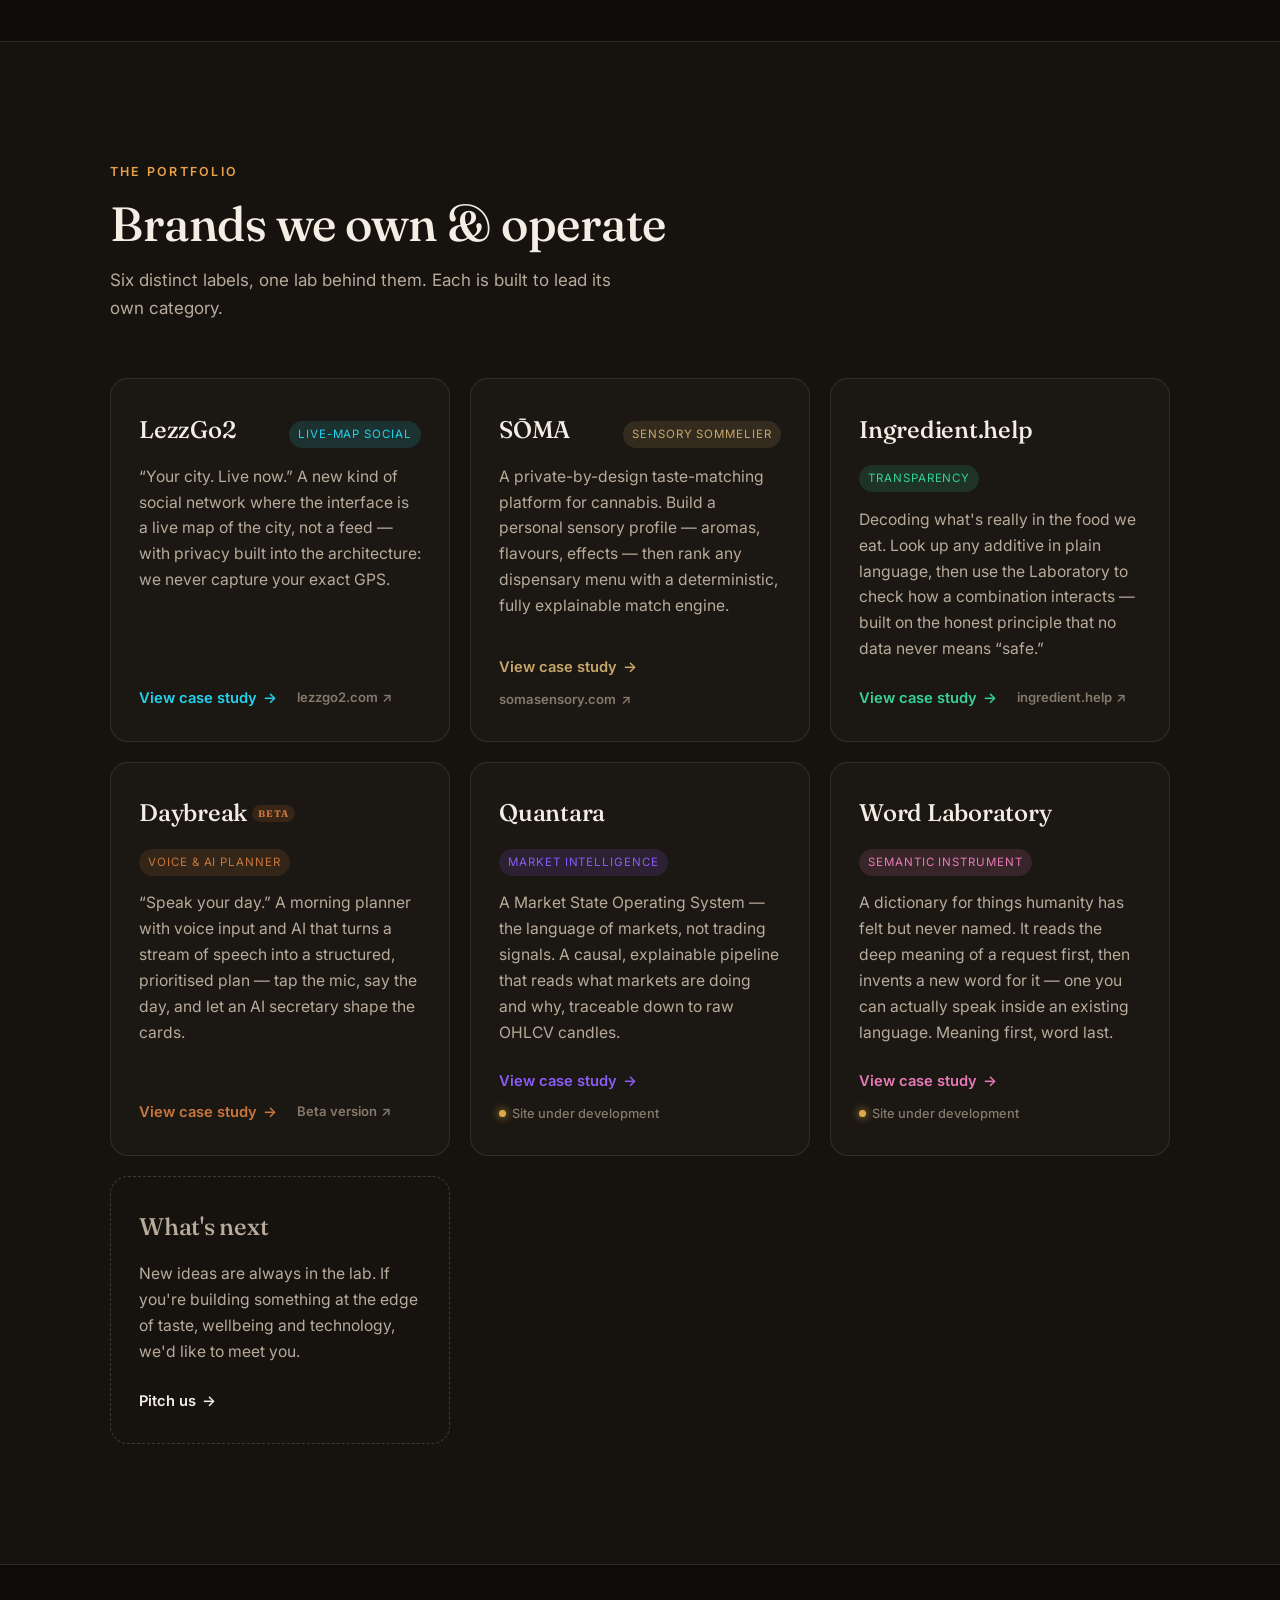
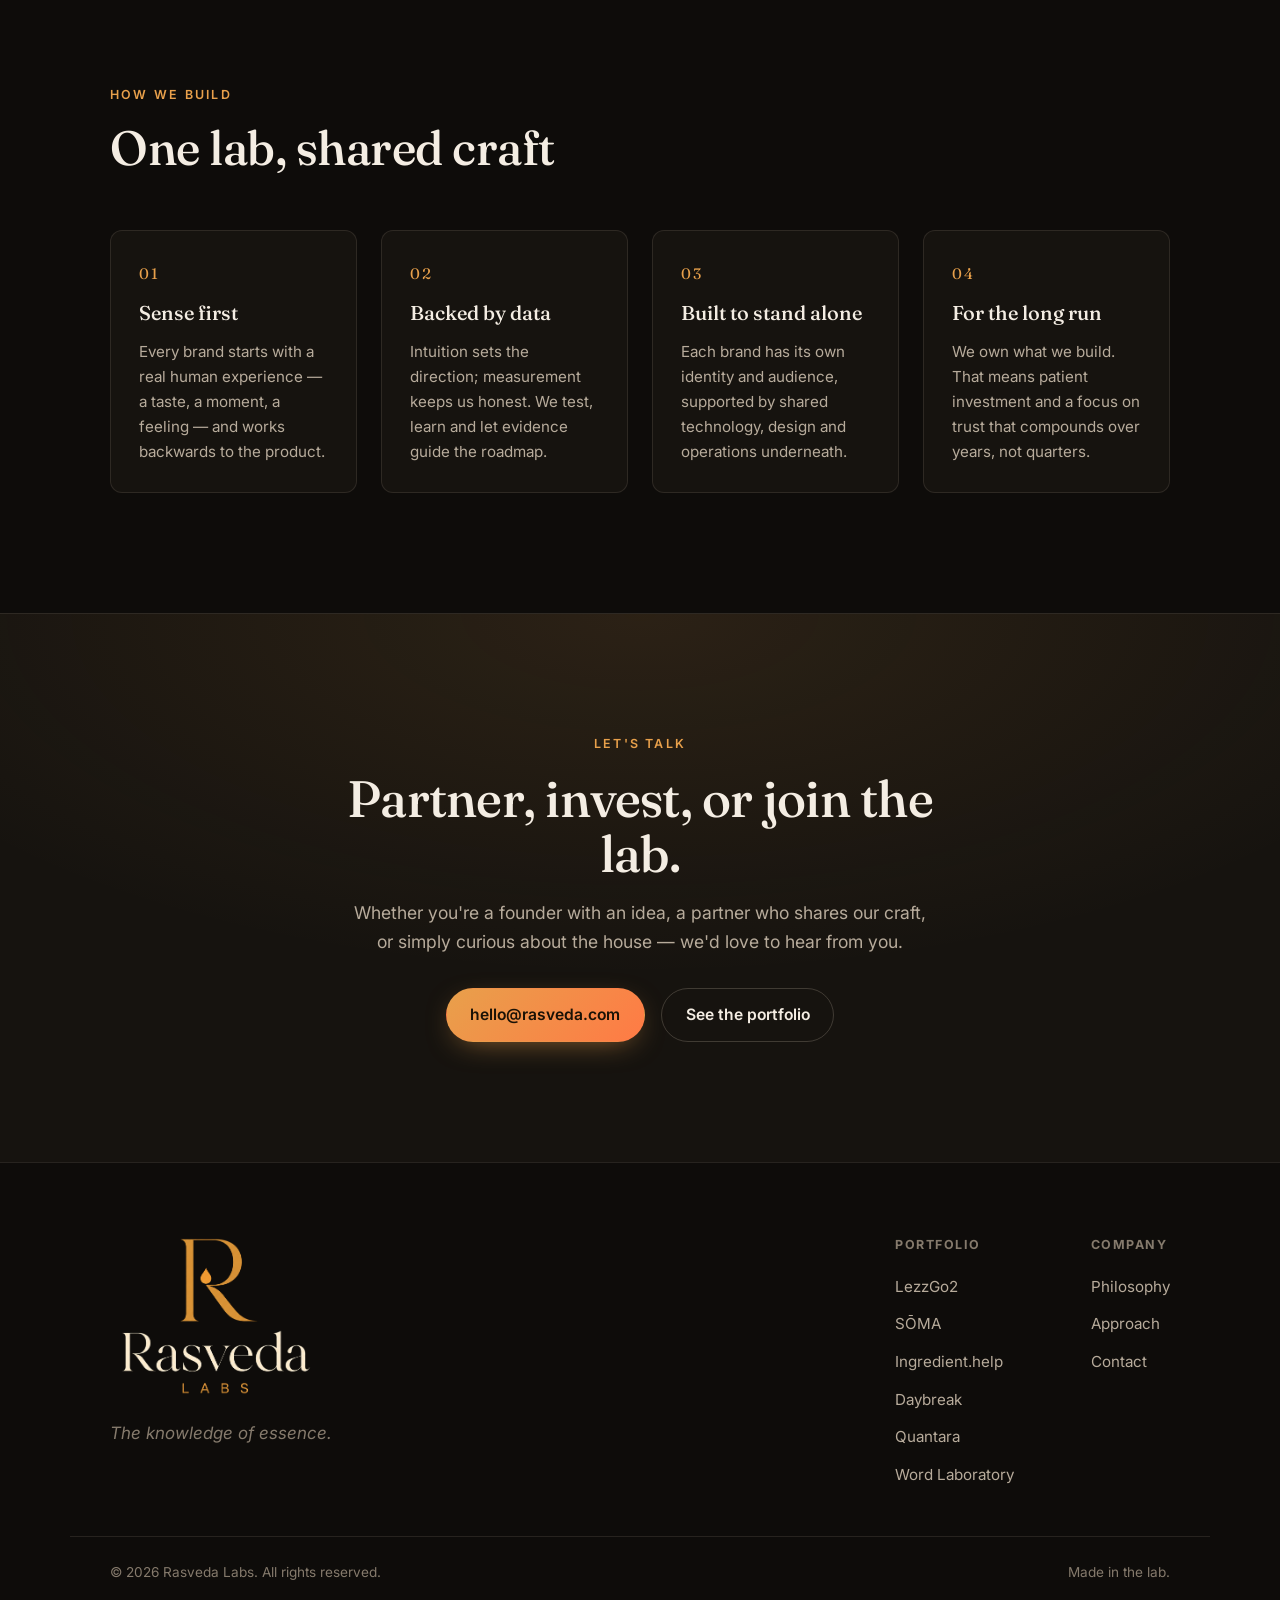
==== commit c7e0c464: "Add Word Laboratory to the portfolio Sixth brand in the house: a meaning-first dictionary that inven" ====
--- a/index.html
+++ b/index.html
@@ -4,7 +4,7 @@
   <meta charset="UTF-8" />
   <meta name="viewport" content="width=device-width, initial-scale=1.0, viewport-fit=cover" />
   <title>Rasveda Labs — A house of sensory &amp; knowledge-driven brands</title>
-  <meta name="description" content="Rasveda Labs owns and operates a portfolio of brands at the intersection of sensory experience, science and everyday wellbeing — LezzGo2, SŌMA, Ingredient.help, Daybreak and Quantara." />
+  <meta name="description" content="Rasveda Labs owns and operates a portfolio of brands at the intersection of sensory experience, science and everyday wellbeing — LezzGo2, SŌMA, Ingredient.help, Daybreak, Quantara and Word Laboratory." />
   <meta name="theme-color" content="#0e0c0a" />
 
   <link rel="canonical" href="https://rasveda.dev/" />
@@ -67,7 +67,7 @@
         </div>
 
         <dl class="hero__stats reveal" aria-label="At a glance">
-          <div><dt>5</dt><dd>Active brands</dd></div>
+          <div><dt>6</dt><dd>Active brands</dd></div>
           <div><dt>1</dt><dd>Shared platform</dd></div>
           <div><dt>∞</dt><dd>Ideas in the lab</dd></div>
         </dl>
@@ -106,7 +106,7 @@
           <p class="eyebrow">The portfolio</p>
           <h2 class="section__title">Brands we own &amp; operate</h2>
           <p class="section__sub">
-            Five distinct labels, one lab behind them. Each is built to lead its own
+            Six distinct labels, one lab behind them. Each is built to lead its own
             category.
           </p>
         </div>
@@ -209,6 +209,25 @@
             </p>
             <div class="brand-card__links">
               <a class="brand-card__link" href="brands/quantara.html">
+                View case study <span aria-hidden="true">→</span>
+              </a>
+              <span class="brand-card__wip"><span class="brand-card__wip-dot" aria-hidden="true"></span> Site under development</span>
+            </div>
+          </article>
+
+          <!-- Word Laboratory -->
+          <article class="brand-card reveal" style="--accent:#e879b8">
+            <header class="brand-card__head">
+              <h3 class="brand-card__name">Word Laboratory</h3>
+              <span class="brand-card__tag">Semantic instrument</span>
+            </header>
+            <p class="brand-card__desc">
+              A dictionary for things humanity has felt but never named. It reads the
+              deep meaning of a request first, then invents a new word for it — one you
+              can actually speak inside an existing language. Meaning first, word last.
+            </p>
+            <div class="brand-card__links">
+              <a class="brand-card__link" href="brands/word-laboratory.html">
                 View case study <span aria-hidden="true">→</span>
               </a>
               <span class="brand-card__wip"><span class="brand-card__wip-dot" aria-hidden="true"></span> Site under development</span>
@@ -311,6 +330,7 @@
             <li><a href="brands/ingredients.html">Ingredient.help</a></li>
             <li><a href="brands/daybreak.html">Daybreak</a></li>
             <li><a href="brands/quantara.html">Quantara</a></li>
+            <li><a href="brands/word-laboratory.html">Word Laboratory</a></li>
           </ul>
         </div>
         <div>
--- a/styles/main.css
+++ b/styles/main.css
@@ -522,22 +522,36 @@
 
 /* ---------- Responsive ---------- */
 @media (max-width: 760px) {
-  .nav__toggle { display: inline-flex; }
+  .nav__toggle { display: inline-flex; position: relative; z-index: 60; }
+
+  /* Full-screen overlay menu — solid, centred, nothing overlaps the page. */
   .nav__menu {
     position: fixed;
-    inset: 72px 0 auto 0;
+    inset: 0;
+    z-index: 55;
     flex-direction: column;
-    align-items: stretch;
-    gap: 0;
-    background: var(--bg-elev);
-    border-bottom: 1px solid var(--line);
-    padding: 1rem clamp(20px, 5vw, 40px) 1.5rem;
-    transform: translateY(-120%);
-    transition: transform 0.4s var(--ease);
-    box-shadow: 0 20px 40px -20px rgba(0,0,0,0.8);
+    align-items: center;
+    justify-content: center;
+    gap: 0.25rem;
+    background: var(--bg);
+    padding: calc(env(safe-area-inset-top, 0px) + 96px) 24px 48px;
+    transform: translateY(-100%);
+    transition: transform 0.42s var(--ease);
+    overflow-y: auto;
   }
   .nav__menu.is-open { transform: translateY(0); }
-  .nav__menu li { padding: 0.4rem 0; border-bottom: 1px solid var(--line); }
-  .nav__menu li:last-child { border-bottom: none; padding-top: 1rem; }
-  .nav__cta { display: inline-block; text-align: center; }
-}
+  .nav__menu li {
+    width: 100%; max-width: 340px; text-align: center;
+    border-bottom: 1px solid var(--line);
+  }
+  .nav__menu li:last-child { border-bottom: none; margin-top: 1.25rem; }
+  .nav__menu a {
+    display: block; padding: 1.05rem 0;
+    font-family: var(--font-serif); font-size: 1.35rem; color: var(--text);
+  }
+  .nav__cta {
+    display: inline-block;
+    border: 1px solid var(--line-strong); border-radius: 999px;
+    padding: 0.7em 2.4em;
+  }
+}
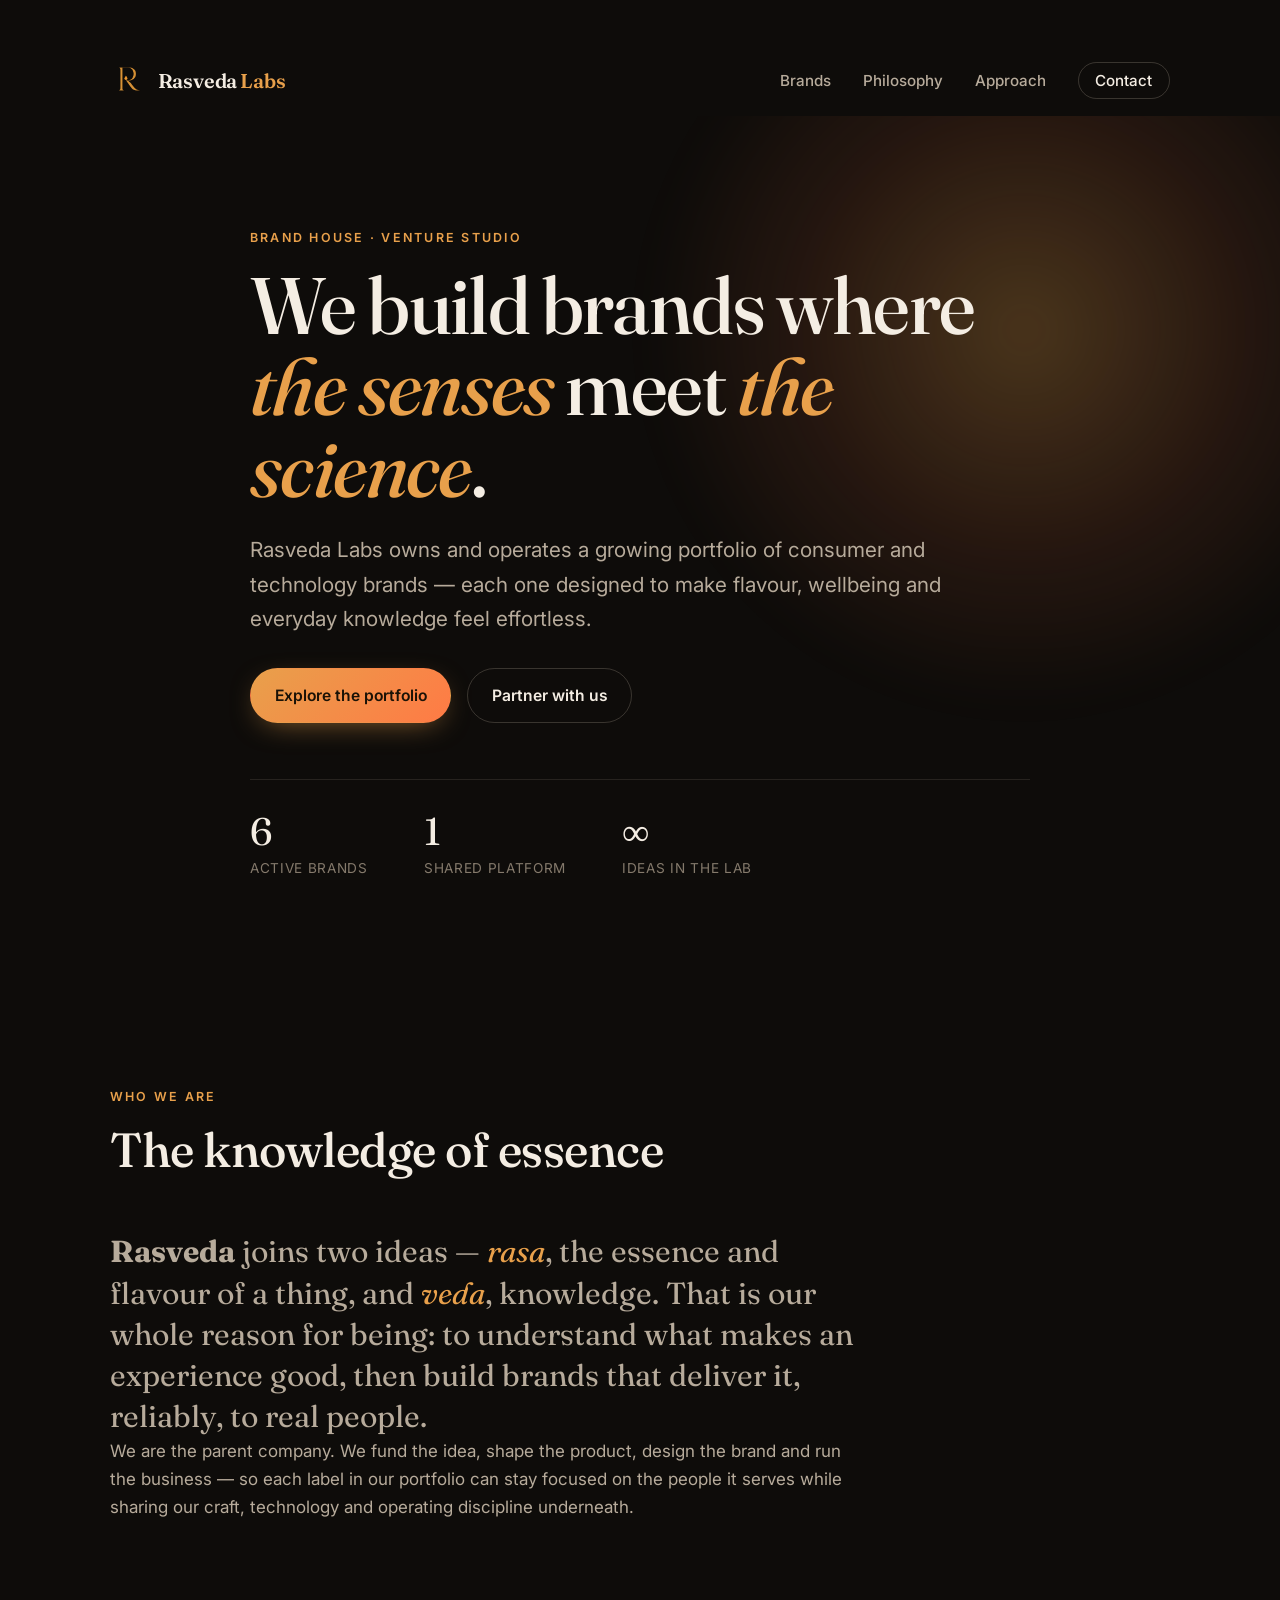
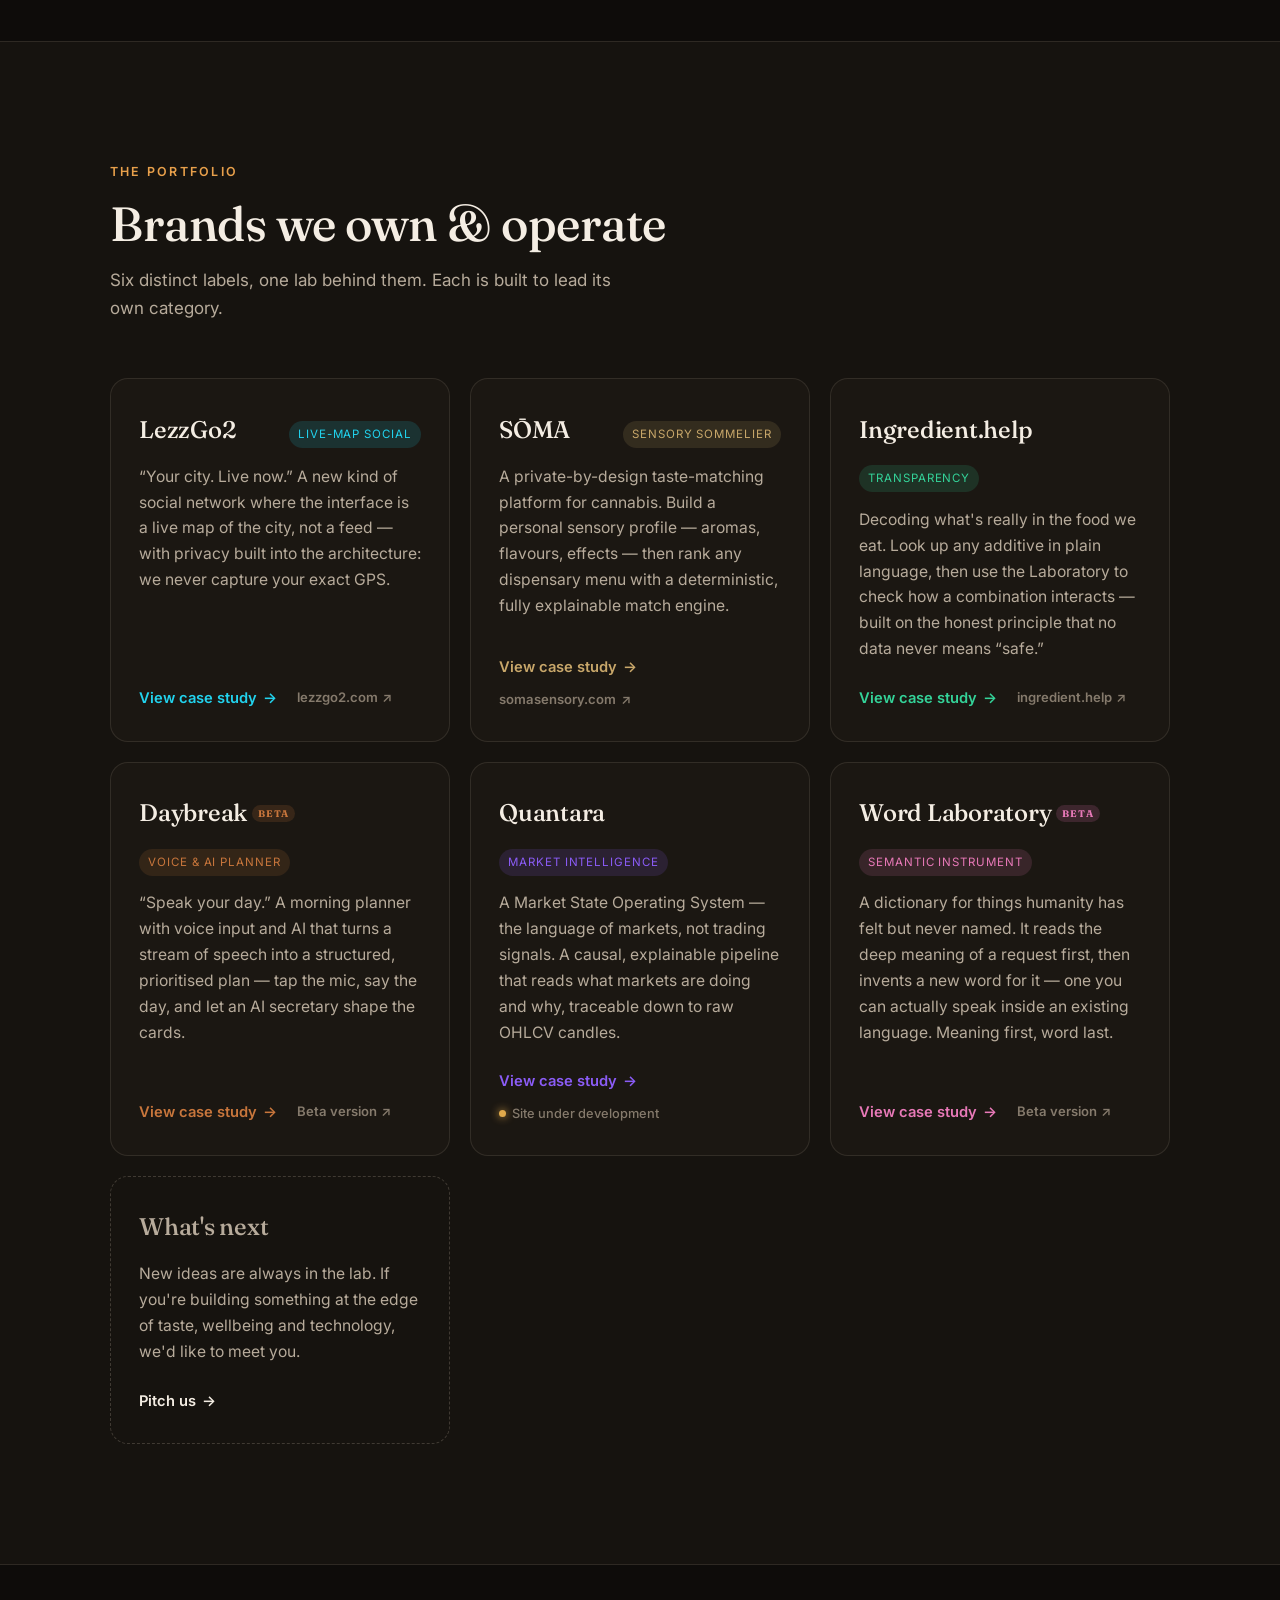
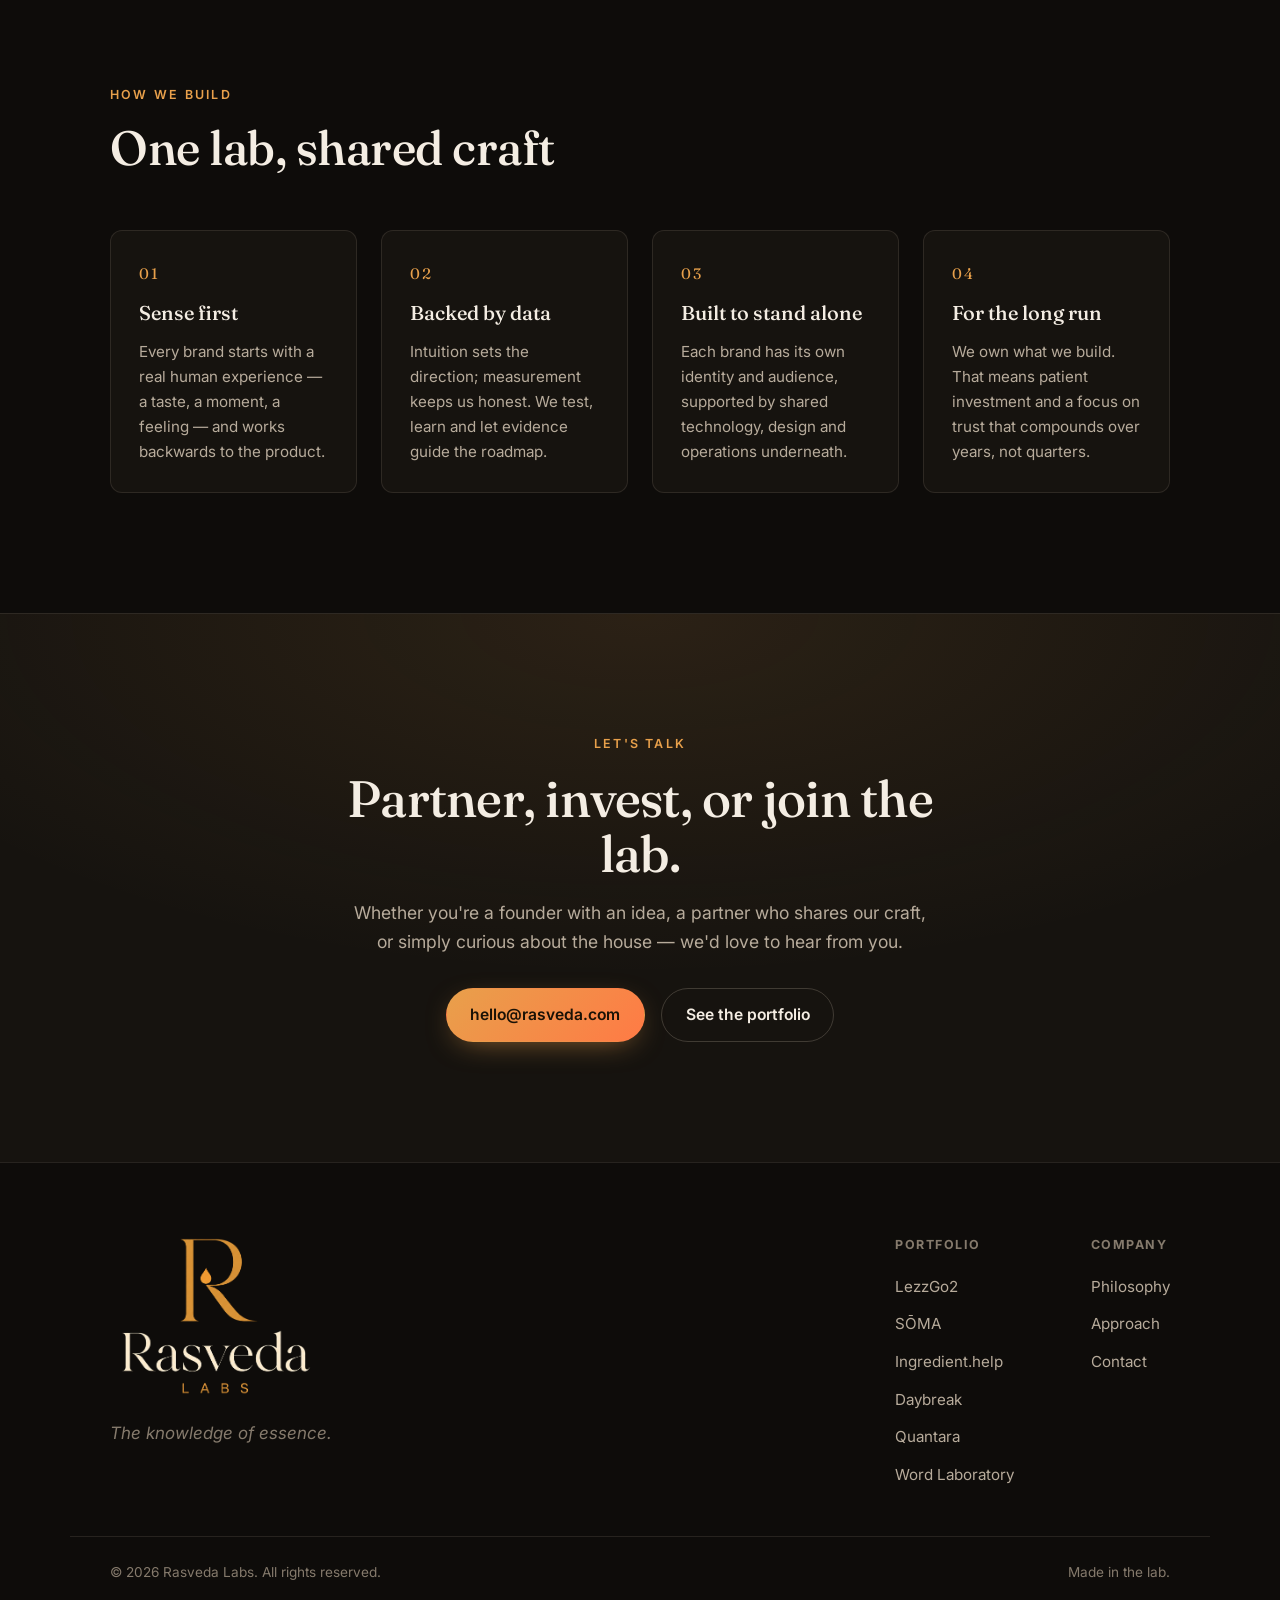
==== commit eb3d59cd: "Link Word Laboratory to its live beta app Word Laboratory now ships a public beta at name-laboratory" ====
--- a/index.html
+++ b/index.html
@@ -218,7 +218,7 @@
           <!-- Word Laboratory -->
           <article class="brand-card reveal" style="--accent:#e879b8">
             <header class="brand-card__head">
-              <h3 class="brand-card__name">Word Laboratory</h3>
+              <h3 class="brand-card__name">Word Laboratory <span class="brand-card__beta">Beta</span></h3>
               <span class="brand-card__tag">Semantic instrument</span>
             </header>
             <p class="brand-card__desc">
@@ -230,7 +230,9 @@
               <a class="brand-card__link" href="brands/word-laboratory.html">
                 View case study <span aria-hidden="true">→</span>
               </a>
-              <span class="brand-card__wip"><span class="brand-card__wip-dot" aria-hidden="true"></span> Site under development</span>
+              <a class="brand-card__live" href="https://name-laboratory.vercel.app" target="_blank" rel="noopener">
+                Beta version <span aria-hidden="true">↗</span>
+              </a>
             </div>
           </article>
 
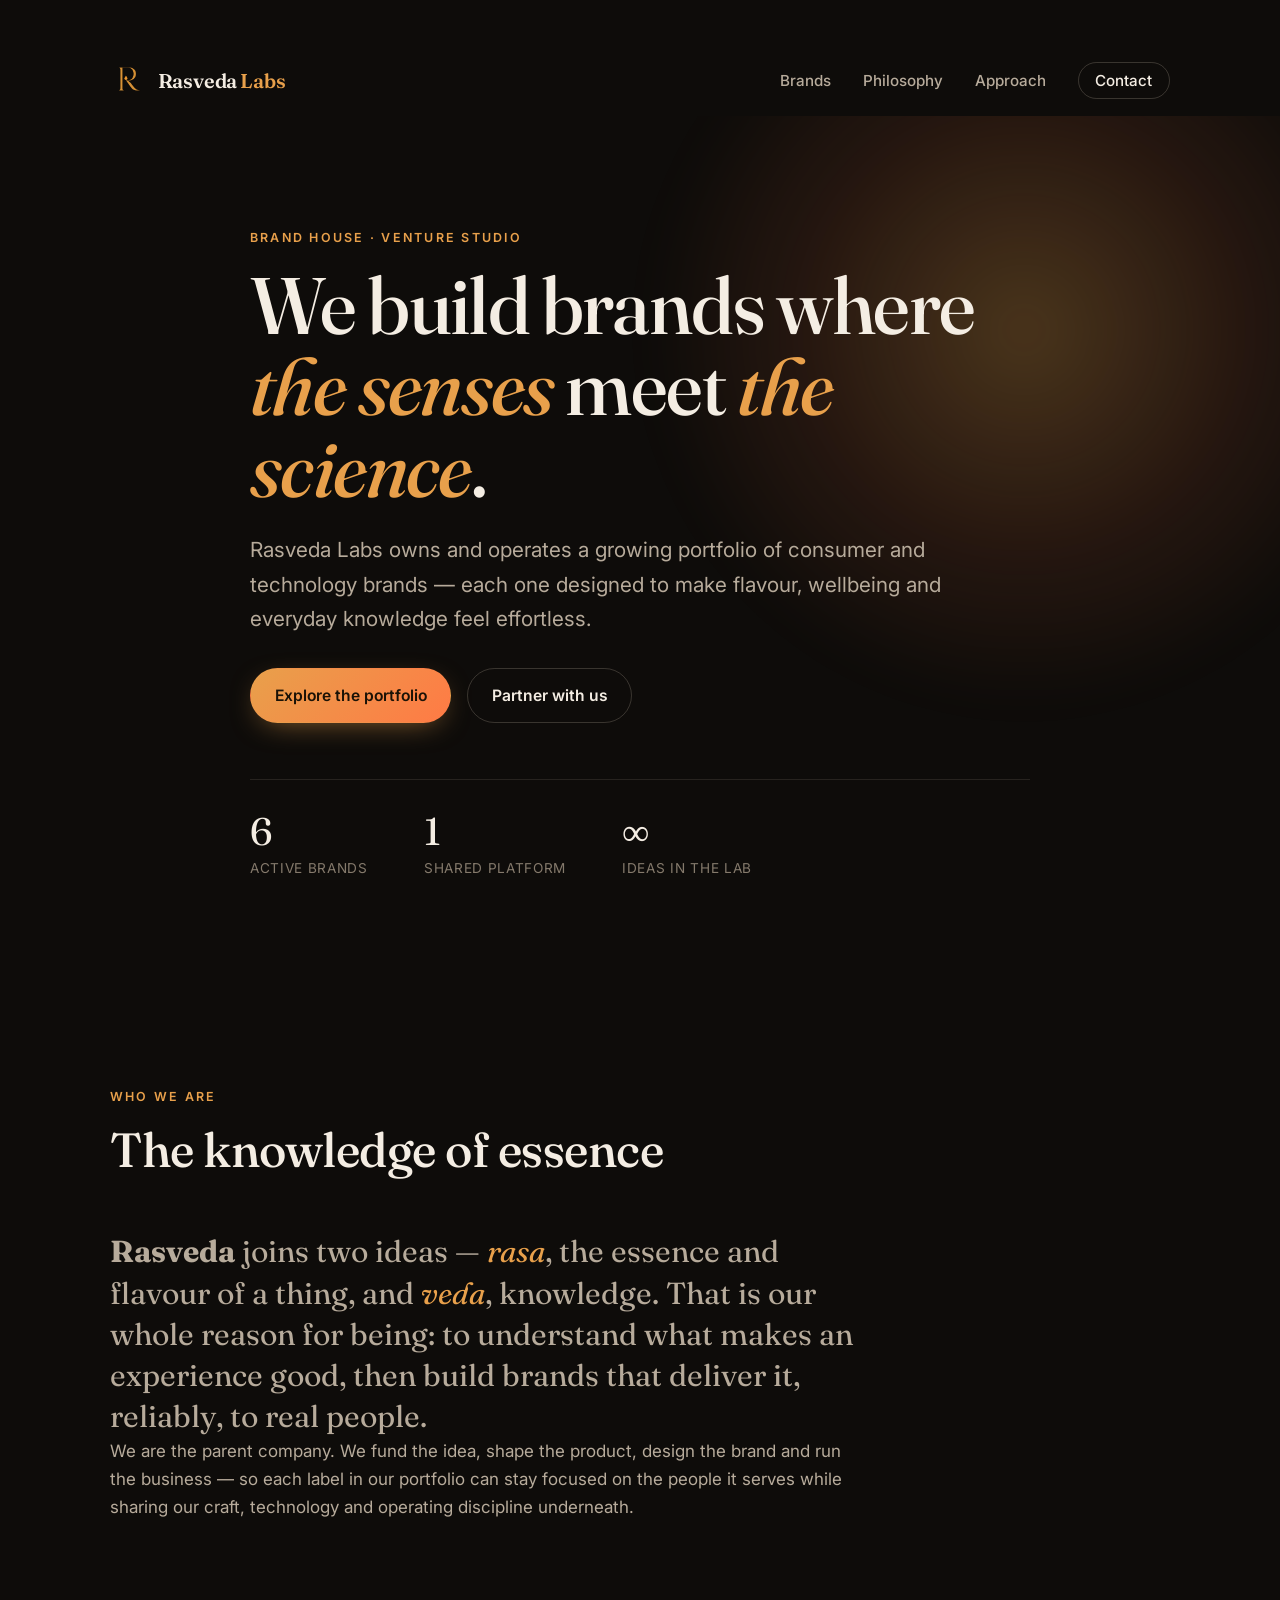
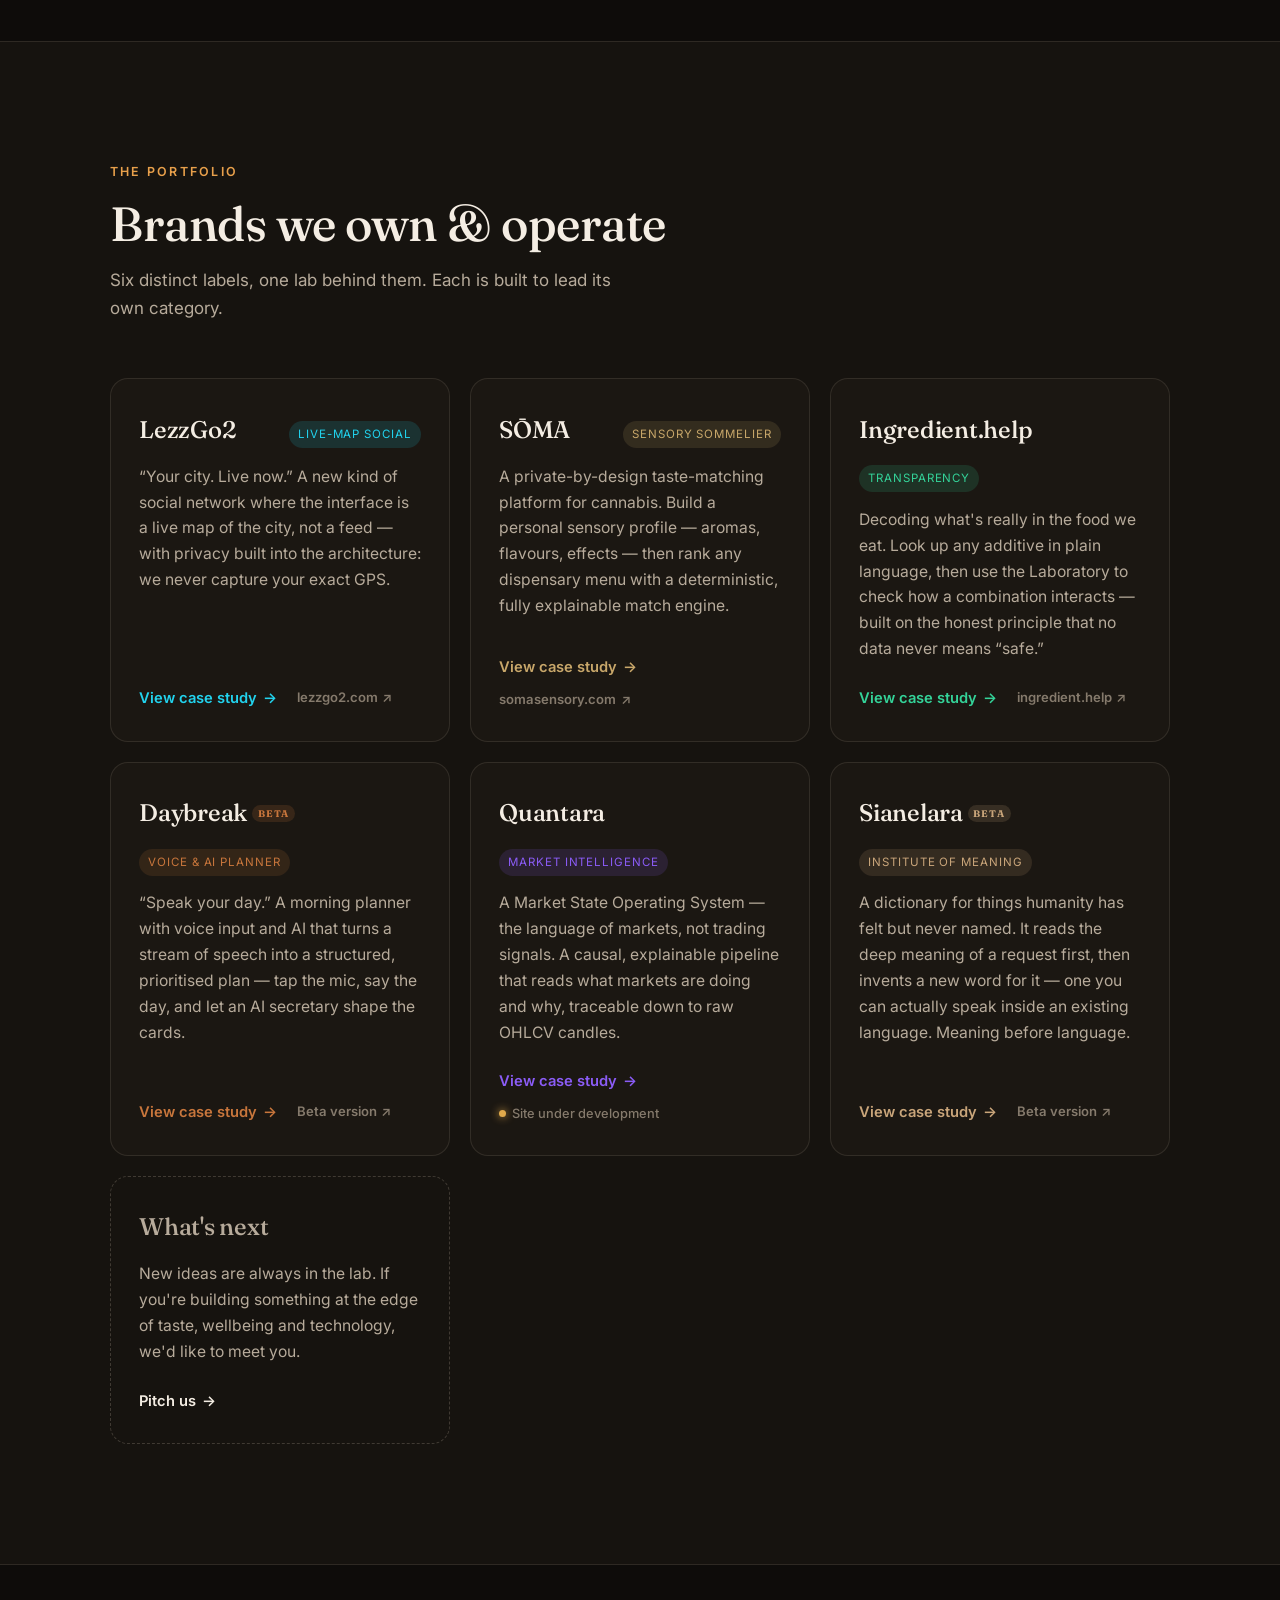
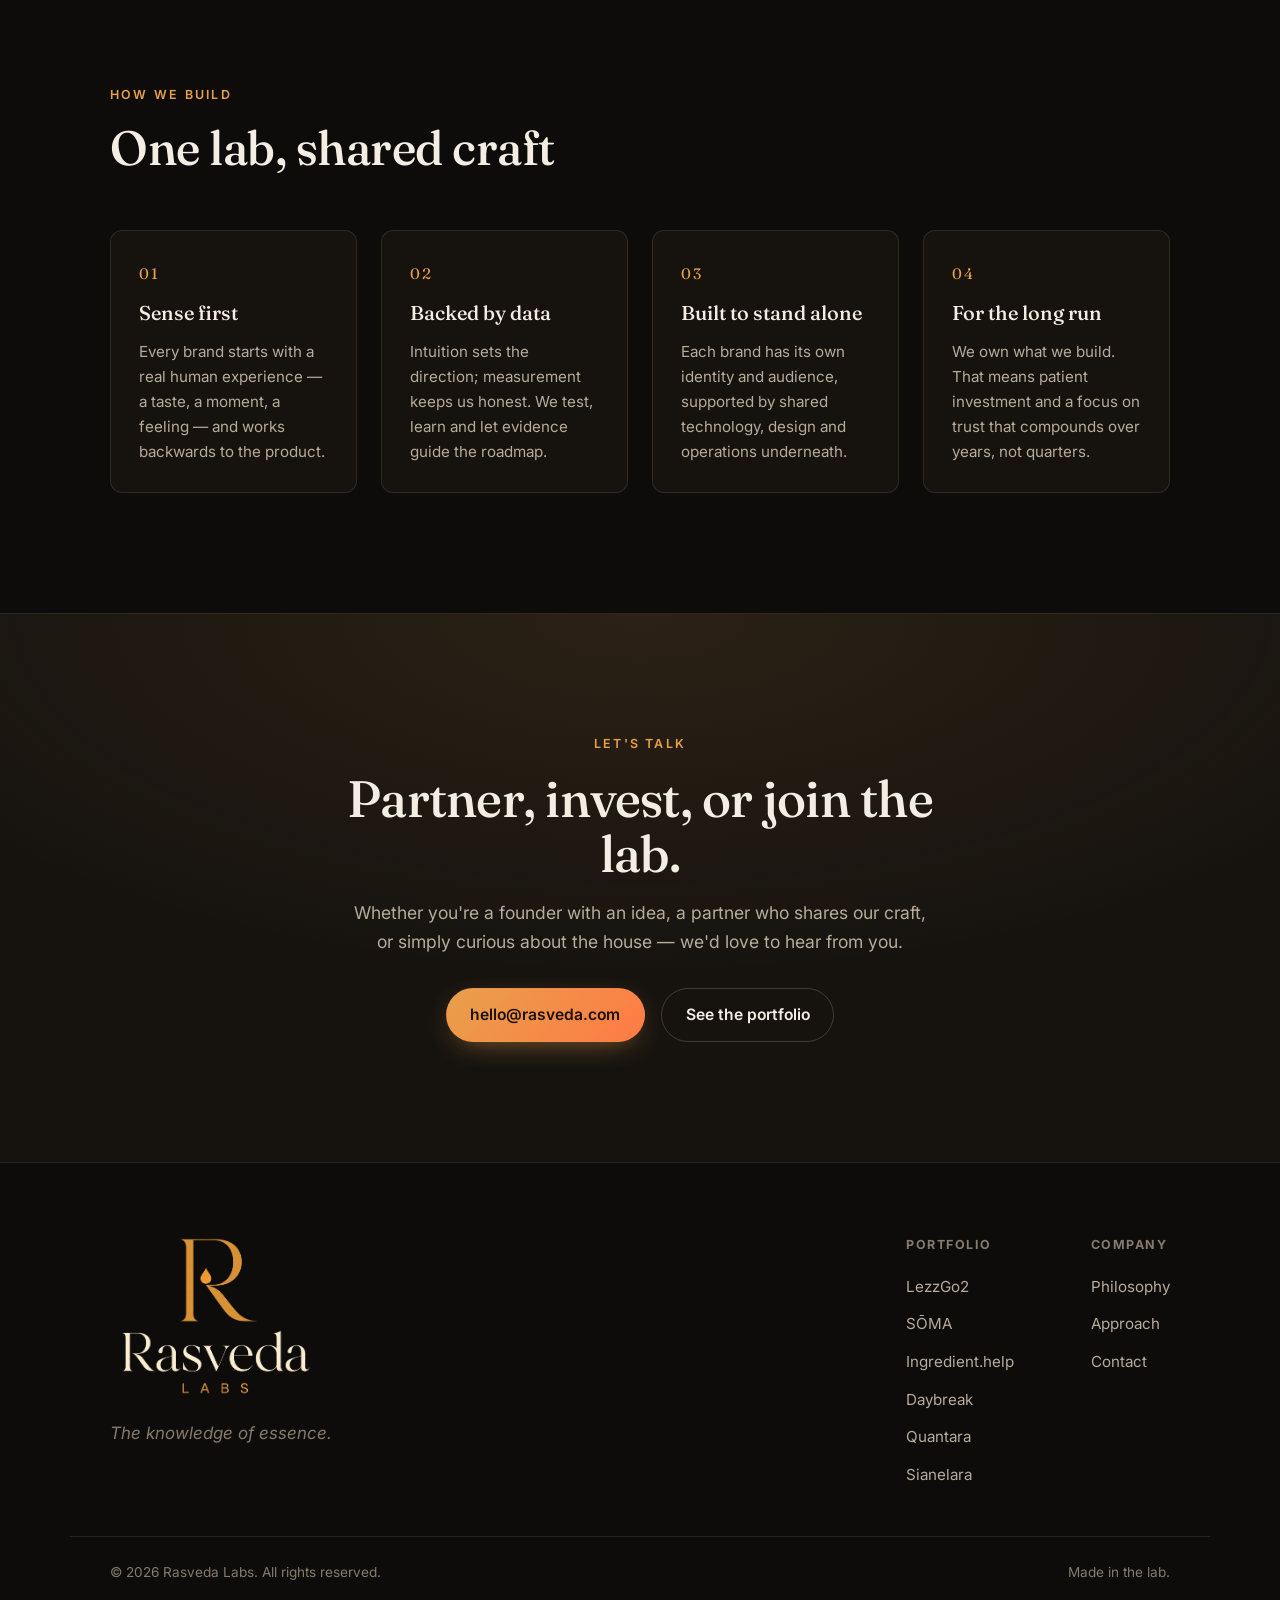
==== commit 86d7fe92: "Rebrand portfolio entry: Word Laboratory → Sianelara (Institute of Meaning) The product was given it" ====
--- a/index.html
+++ b/index.html
@@ -4,7 +4,7 @@
   <meta charset="UTF-8" />
   <meta name="viewport" content="width=device-width, initial-scale=1.0, viewport-fit=cover" />
   <title>Rasveda Labs — A house of sensory &amp; knowledge-driven brands</title>
-  <meta name="description" content="Rasveda Labs owns and operates a portfolio of brands at the intersection of sensory experience, science and everyday wellbeing — LezzGo2, SŌMA, Ingredient.help, Daybreak, Quantara and Word Laboratory." />
+  <meta name="description" content="Rasveda Labs owns and operates a portfolio of brands at the intersection of sensory experience, science and everyday wellbeing — LezzGo2, SŌMA, Ingredient.help, Daybreak, Quantara and Sianelara." />
   <meta name="theme-color" content="#0e0c0a" />
 
   <link rel="canonical" href="https://rasveda.dev/" />
@@ -215,19 +215,19 @@
             </div>
           </article>
 
-          <!-- Word Laboratory -->
-          <article class="brand-card reveal" style="--accent:#e879b8">
-            <header class="brand-card__head">
-              <h3 class="brand-card__name">Word Laboratory <span class="brand-card__beta">Beta</span></h3>
-              <span class="brand-card__tag">Semantic instrument</span>
+          <!-- Sianelara -->
+          <article class="brand-card reveal" style="--accent:#c9a57a">
+            <header class="brand-card__head">
+              <h3 class="brand-card__name">Sianelara <span class="brand-card__beta">Beta</span></h3>
+              <span class="brand-card__tag">Institute of Meaning</span>
             </header>
             <p class="brand-card__desc">
               A dictionary for things humanity has felt but never named. It reads the
               deep meaning of a request first, then invents a new word for it — one you
-              can actually speak inside an existing language. Meaning first, word last.
-            </p>
-            <div class="brand-card__links">
-              <a class="brand-card__link" href="brands/word-laboratory.html">
+              can actually speak inside an existing language. Meaning before language.
+            </p>
+            <div class="brand-card__links">
+              <a class="brand-card__link" href="brands/sianelara.html">
                 View case study <span aria-hidden="true">→</span>
               </a>
               <a class="brand-card__live" href="https://name-laboratory.vercel.app" target="_blank" rel="noopener">
@@ -332,7 +332,7 @@
             <li><a href="brands/ingredients.html">Ingredient.help</a></li>
             <li><a href="brands/daybreak.html">Daybreak</a></li>
             <li><a href="brands/quantara.html">Quantara</a></li>
-            <li><a href="brands/word-laboratory.html">Word Laboratory</a></li>
+            <li><a href="brands/sianelara.html">Sianelara</a></li>
           </ul>
         </div>
         <div>
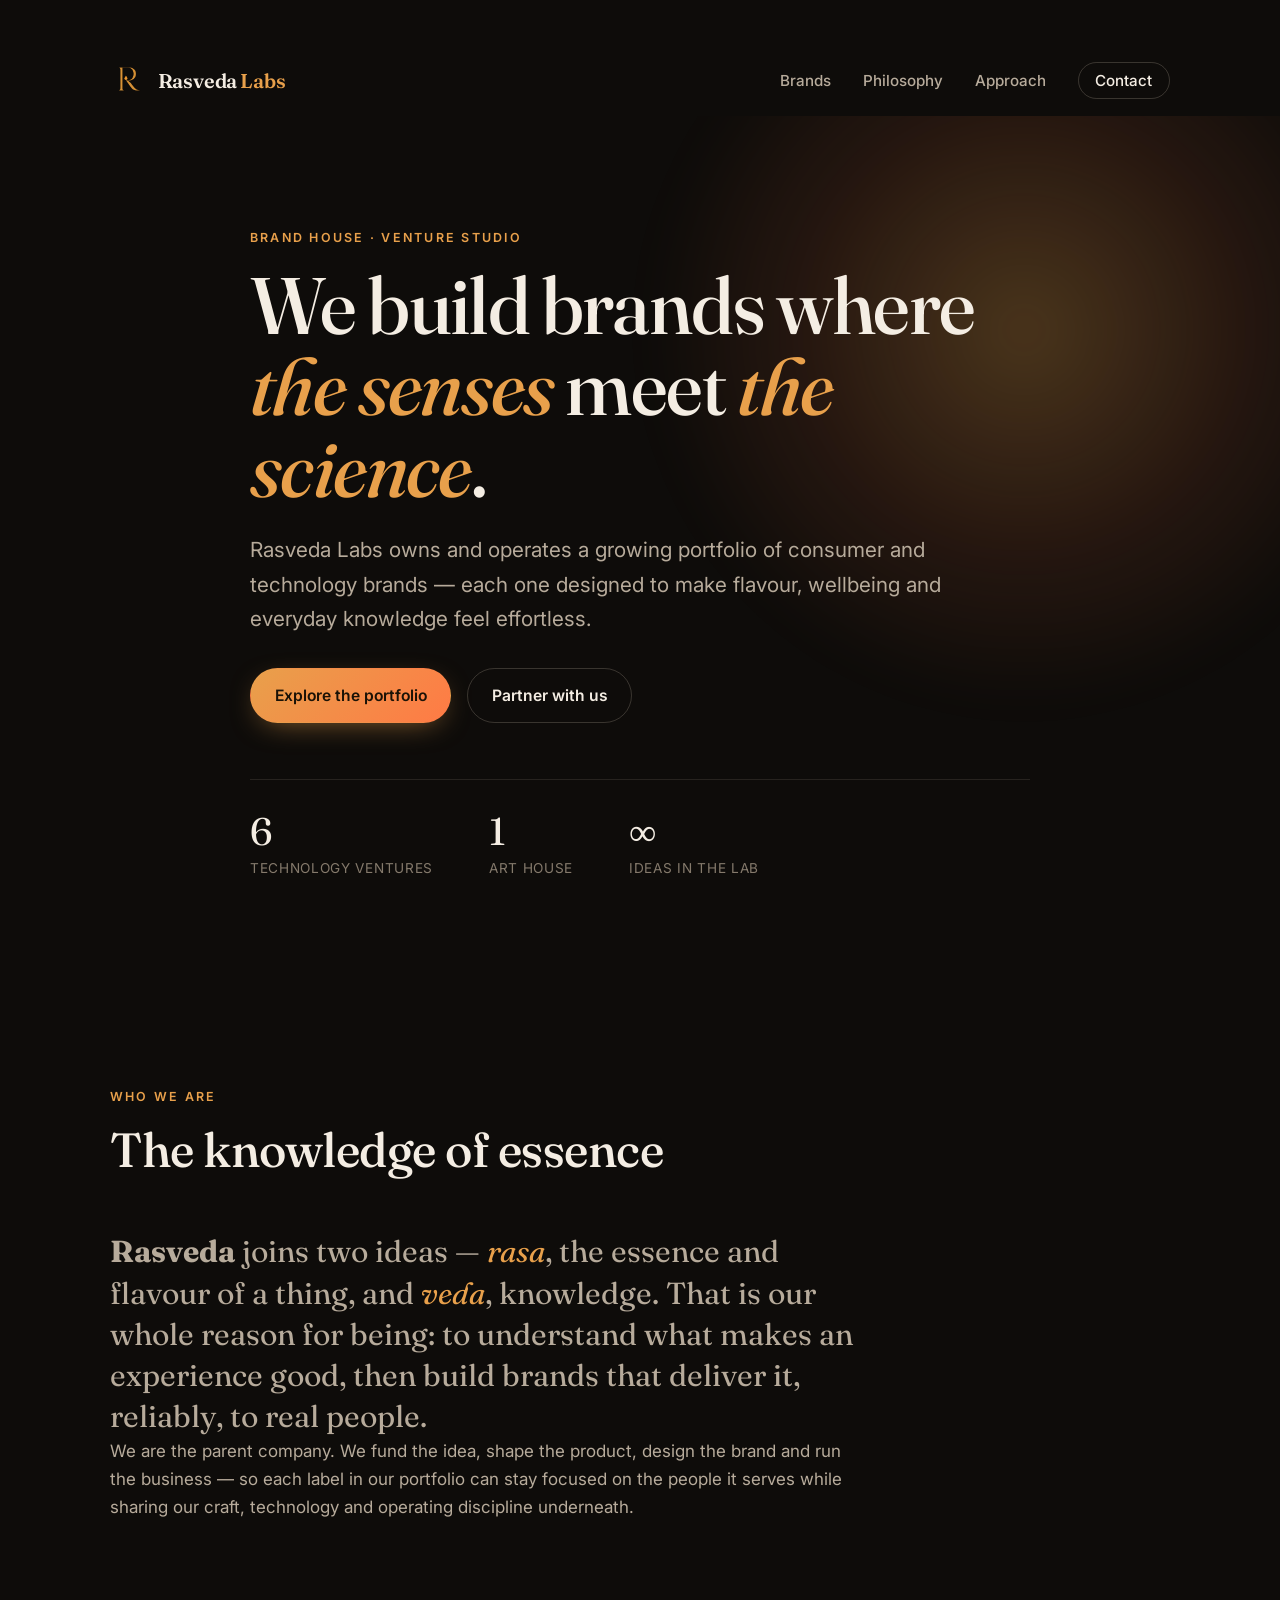
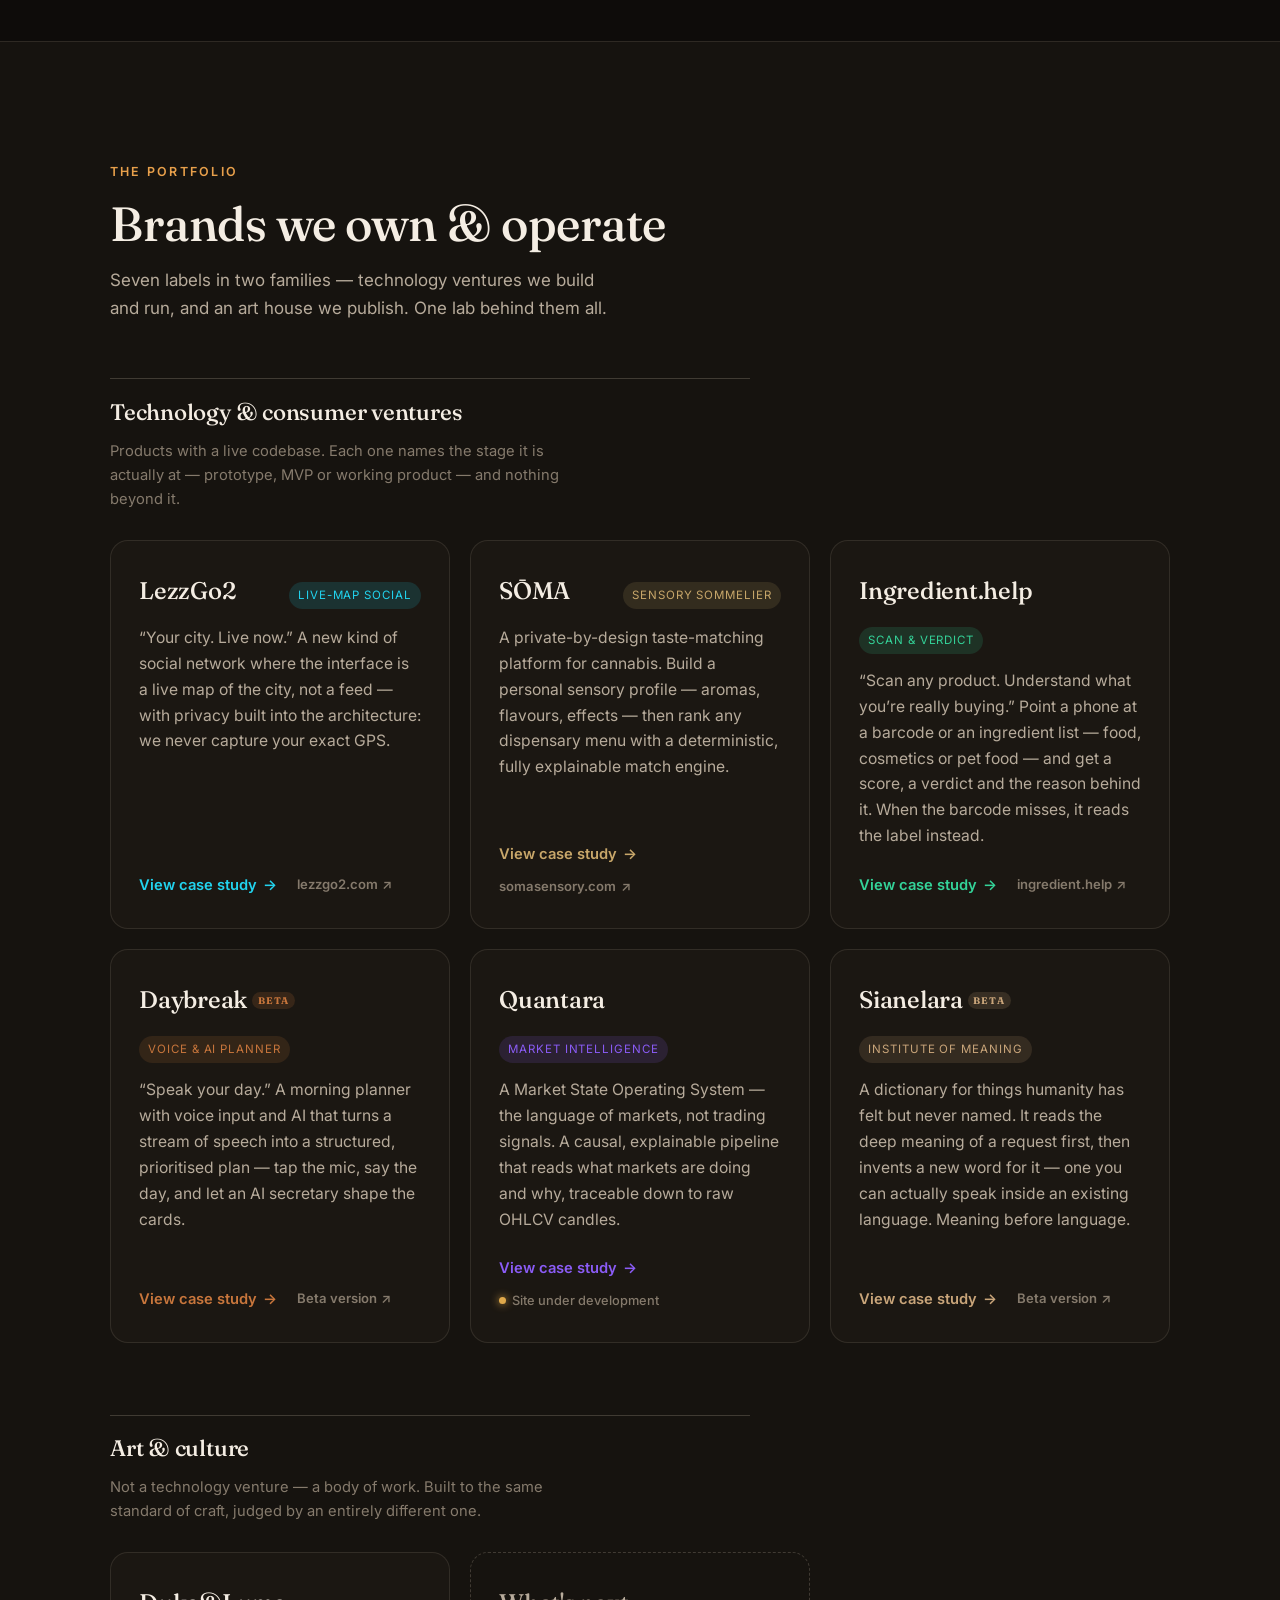
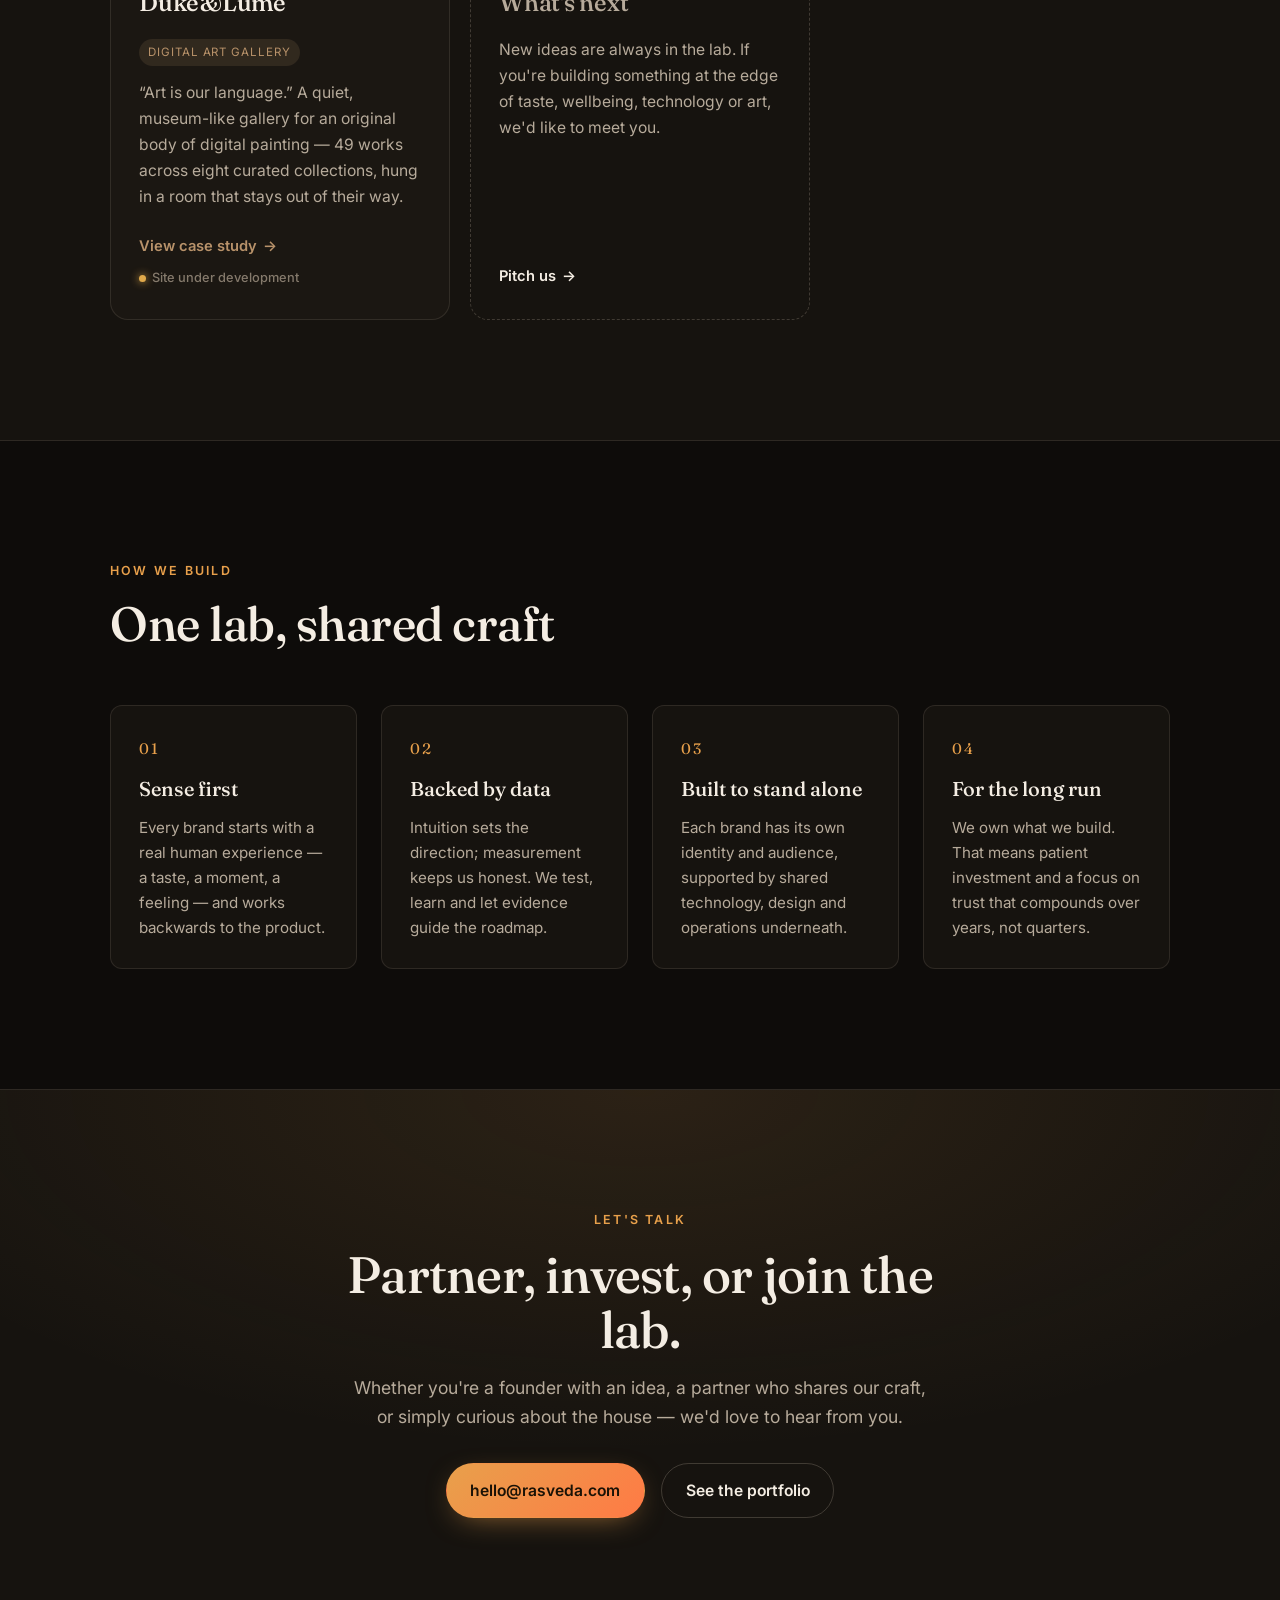
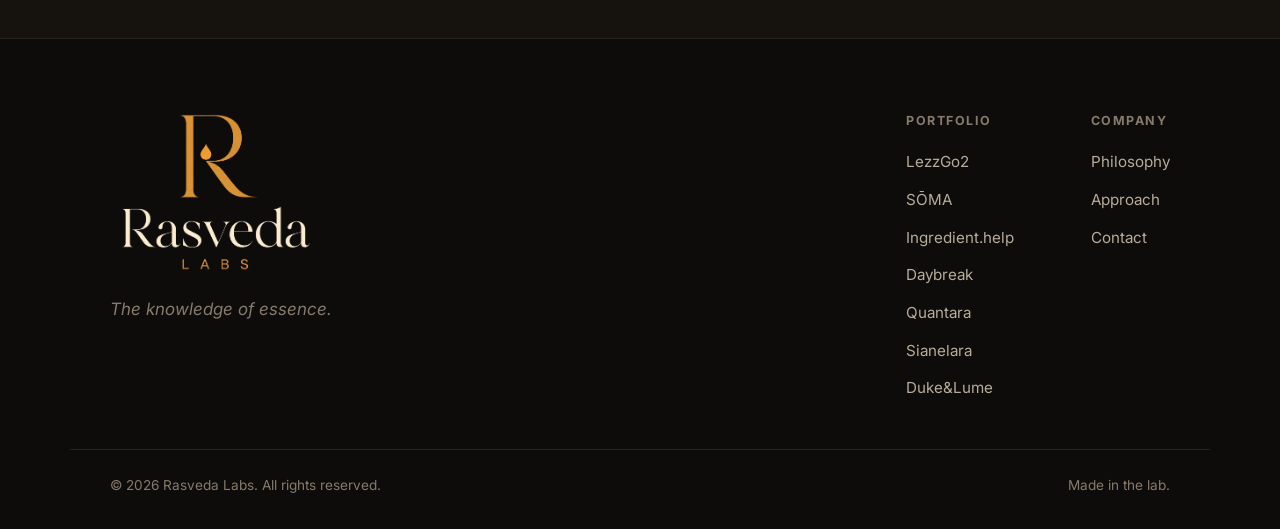
==== commit f46545e1: "Sync the portfolio with what the products actually are today The site had drifted from the code it d" ====
--- a/index.html
+++ b/index.html
@@ -4,7 +4,7 @@
   <meta charset="UTF-8" />
   <meta name="viewport" content="width=device-width, initial-scale=1.0, viewport-fit=cover" />
   <title>Rasveda Labs — A house of sensory &amp; knowledge-driven brands</title>
-  <meta name="description" content="Rasveda Labs owns and operates a portfolio of brands at the intersection of sensory experience, science and everyday wellbeing — LezzGo2, SŌMA, Ingredient.help, Daybreak, Quantara and Sianelara." />
+  <meta name="description" content="Rasveda Labs owns and operates a portfolio of brands at the intersection of sensory experience, science and everyday wellbeing — LezzGo2, SŌMA, Ingredient.help, Daybreak, Quantara, Sianelara and the art house Duke&amp;Lume." />
   <meta name="theme-color" content="#0e0c0a" />
 
   <link rel="canonical" href="https://rasveda.dev/" />
@@ -67,8 +67,8 @@
         </div>
 
         <dl class="hero__stats reveal" aria-label="At a glance">
-          <div><dt>6</dt><dd>Active brands</dd></div>
-          <div><dt>1</dt><dd>Shared platform</dd></div>
+          <div><dt>6</dt><dd>Technology ventures</dd></div>
+          <div><dt>1</dt><dd>Art house</dd></div>
           <div><dt>∞</dt><dd>Ideas in the lab</dd></div>
         </dl>
       </div>
@@ -106,8 +106,16 @@
           <p class="eyebrow">The portfolio</p>
           <h2 class="section__title">Brands we own &amp; operate</h2>
           <p class="section__sub">
-            Six distinct labels, one lab behind them. Each is built to lead its own
-            category.
+            Seven labels in two families — technology ventures we build and run, and
+            an art house we publish. One lab behind them all.
+          </p>
+        </div>
+
+        <div class="brand-group reveal">
+          <h3 class="brand-group__title">Technology &amp; consumer ventures</h3>
+          <p class="brand-group__note">
+            Products with a live codebase. Each one names the stage it is actually
+            at — prototype, MVP or working product — and nothing beyond it.
           </p>
         </div>
 
@@ -158,12 +166,13 @@
           <article class="brand-card reveal" style="--accent:#34d399">
             <header class="brand-card__head">
               <h3 class="brand-card__name">Ingredient.help</h3>
-              <span class="brand-card__tag">Transparency</span>
-            </header>
-            <p class="brand-card__desc">
-              Decoding what's really in the food we eat. Look up any additive in plain
-              language, then use the Laboratory to check how a combination interacts —
-              built on the honest principle that no data never means &ldquo;safe.&rdquo;
+              <span class="brand-card__tag">Scan &amp; verdict</span>
+            </header>
+            <p class="brand-card__desc">
+              &ldquo;Scan any product. Understand what you&rsquo;re really buying.&rdquo;
+              Point a phone at a barcode or an ingredient list — food, cosmetics or pet
+              food — and get a score, a verdict and the reason behind it. When the
+              barcode misses, it reads the label instead.
             </p>
             <div class="brand-card__links">
               <a class="brand-card__link" href="brands/ingredients.html">
@@ -236,6 +245,36 @@
             </div>
           </article>
 
+        </div>
+
+        <div class="brand-group brand-group--second reveal">
+          <h3 class="brand-group__title">Art &amp; culture</h3>
+          <p class="brand-group__note">
+            Not a technology venture — a body of work. Built to the same standard of
+            craft, judged by an entirely different one.
+          </p>
+        </div>
+
+        <div class="brand-grid">
+          <!-- Duke&Lume -->
+          <article class="brand-card reveal" style="--accent:#b8926a">
+            <header class="brand-card__head">
+              <h3 class="brand-card__name">Duke&amp;Lume</h3>
+              <span class="brand-card__tag">Digital art gallery</span>
+            </header>
+            <p class="brand-card__desc">
+              &ldquo;Art is our language.&rdquo; A quiet, museum-like gallery for an
+              original body of digital painting — 49 works across eight curated
+              collections, hung in a room that stays out of their way.
+            </p>
+            <div class="brand-card__links">
+              <a class="brand-card__link" href="brands/dukelume.html">
+                View case study <span aria-hidden="true">→</span>
+              </a>
+              <span class="brand-card__wip"><span class="brand-card__wip-dot" aria-hidden="true"></span> Site under development</span>
+            </div>
+          </article>
+
           <!-- Next -->
           <article class="brand-card brand-card--next reveal">
             <header class="brand-card__head">
@@ -243,7 +282,7 @@
             </header>
             <p class="brand-card__desc">
               New ideas are always in the lab. If you're building something at the edge
-              of taste, wellbeing and technology, we'd like to meet you.
+              of taste, wellbeing, technology or art, we'd like to meet you.
             </p>
             <a class="brand-card__link" href="#contact">
               Pitch us <span aria-hidden="true">→</span>
@@ -333,6 +372,7 @@
             <li><a href="brands/daybreak.html">Daybreak</a></li>
             <li><a href="brands/quantara.html">Quantara</a></li>
             <li><a href="brands/sianelara.html">Sianelara</a></li>
+            <li><a href="brands/dukelume.html">Duke&amp;Lume</a></li>
           </ul>
         </div>
         <div>
--- a/styles/main.css
+++ b/styles/main.css
@@ -303,6 +303,28 @@
 }
 .philosophy__lead em, .philosophy p em { color: var(--accent); font-style: italic; }
 .philosophy p { color: var(--text-muted); margin: 0; }
+
+/* ---------- Brand groups ---------- */
+.brand-group {
+  max-width: 640px;
+  margin-bottom: 1.75rem;
+}
+.brand-group--second { margin-top: clamp(3rem, 6vw, 4.5rem); }
+.brand-group__title {
+  font-family: var(--font-serif);
+  font-weight: 500;
+  font-size: clamp(1.15rem, 2.4vw, 1.4rem);
+  letter-spacing: -0.01em;
+  margin: 0 0 0.5rem;
+  padding-top: 0.9rem;
+  border-top: 1px solid var(--line-strong);
+}
+.brand-group__note {
+  color: var(--text-dim);
+  font-size: 0.92rem;
+  margin: 0;
+  max-width: 52ch;
+}
 
 /* ---------- Brand grid ---------- */
 .brand-grid {
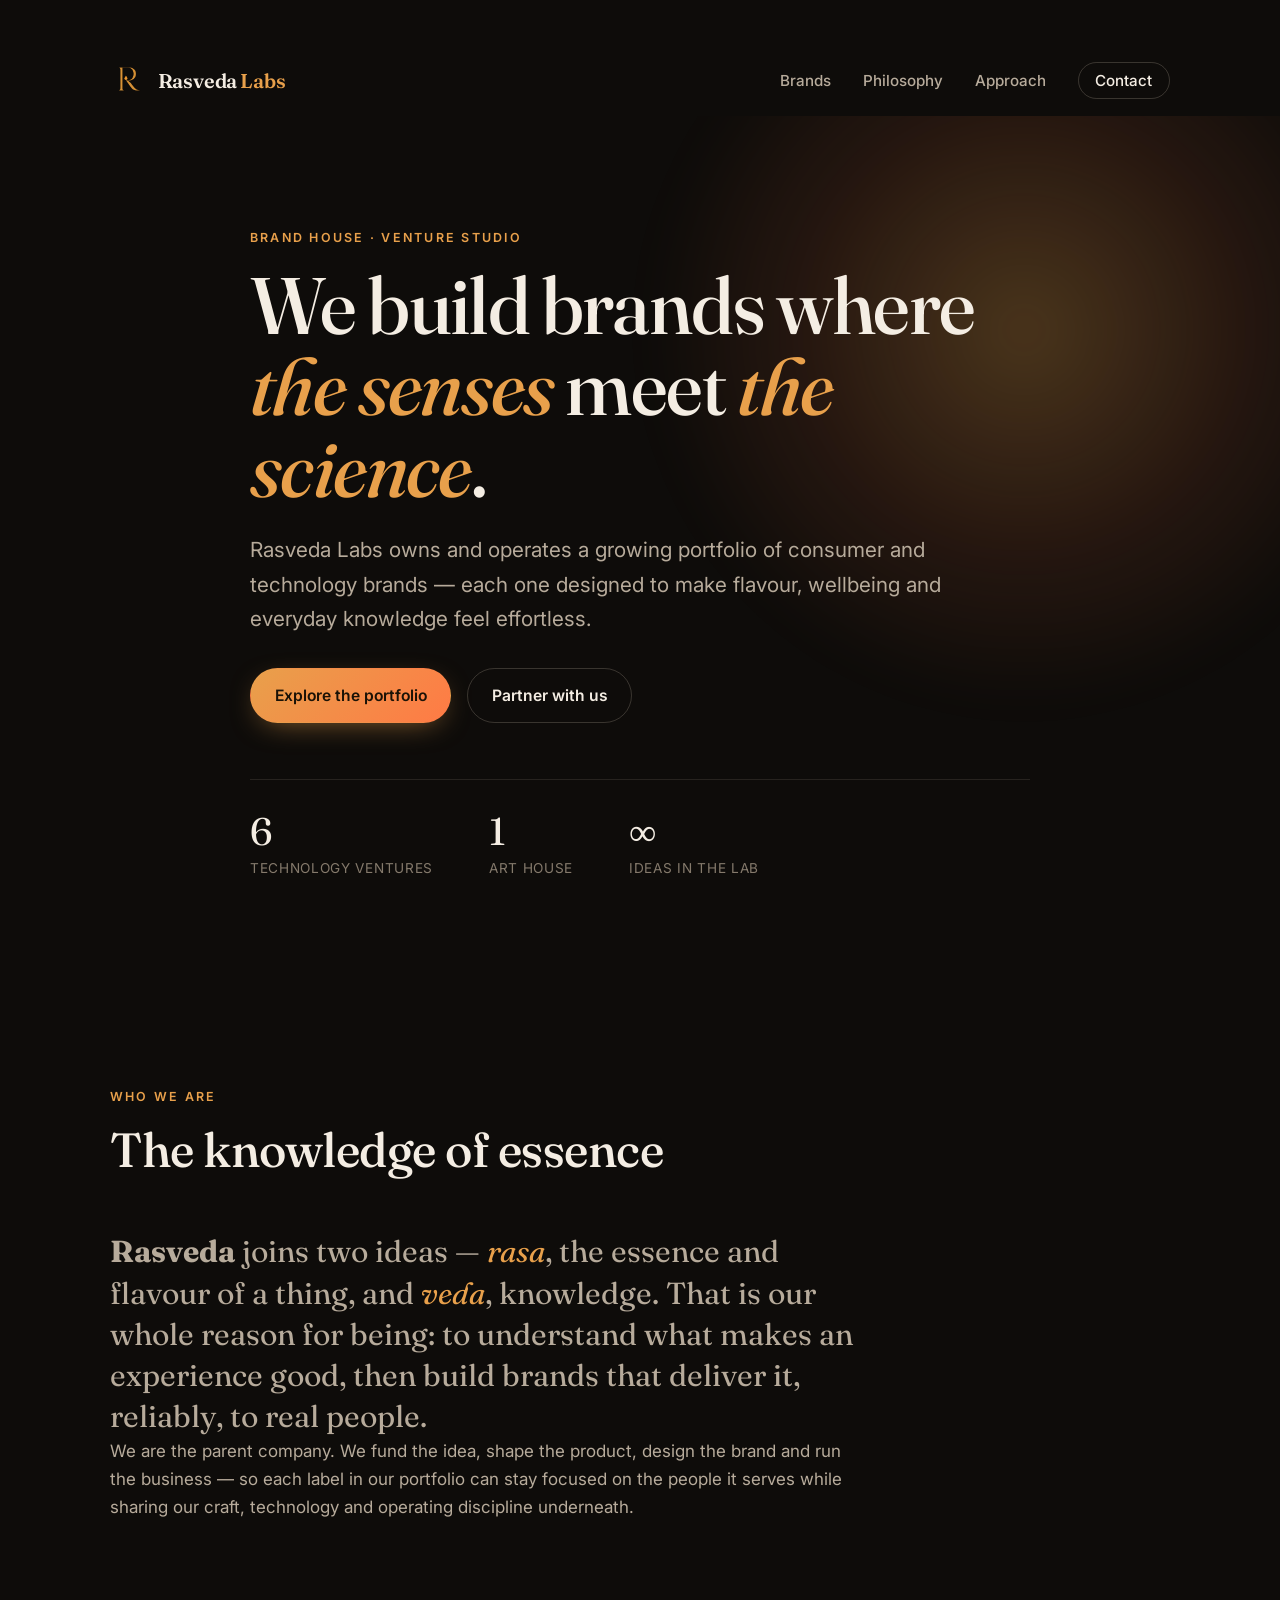
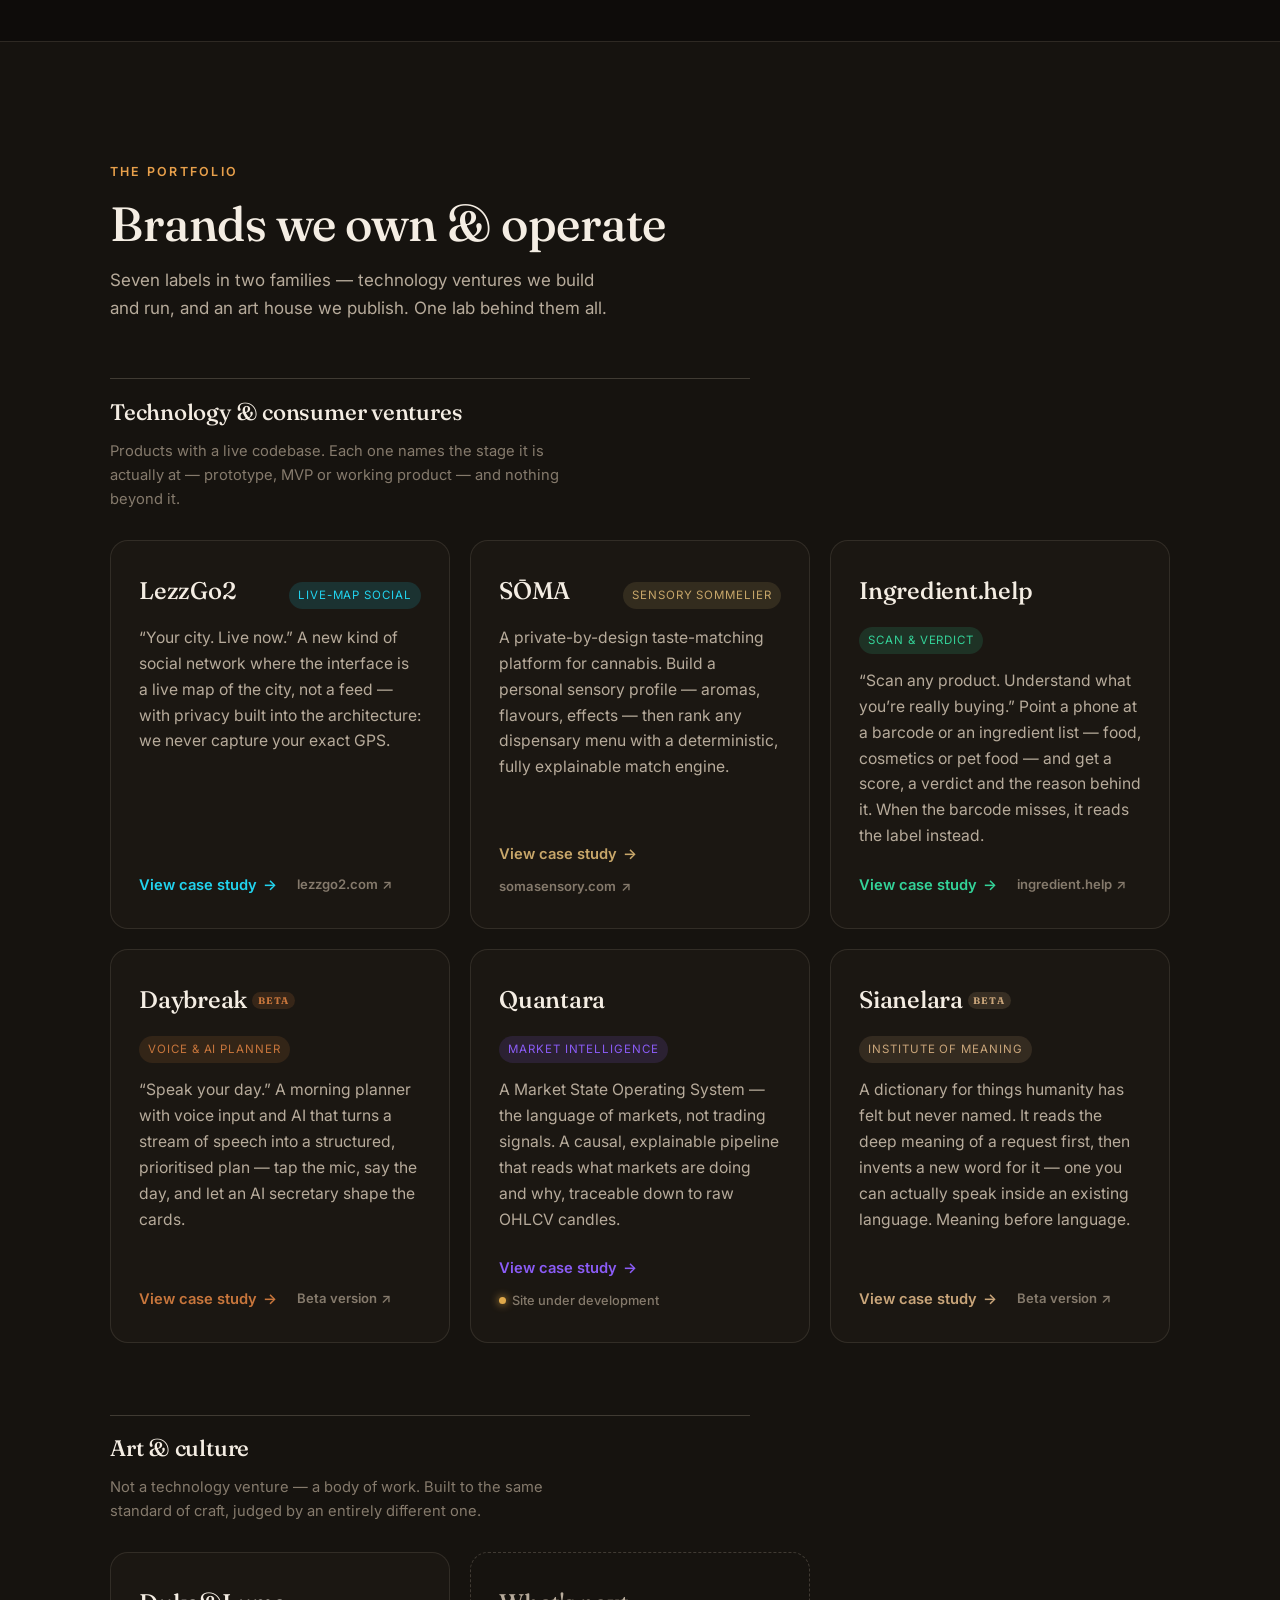
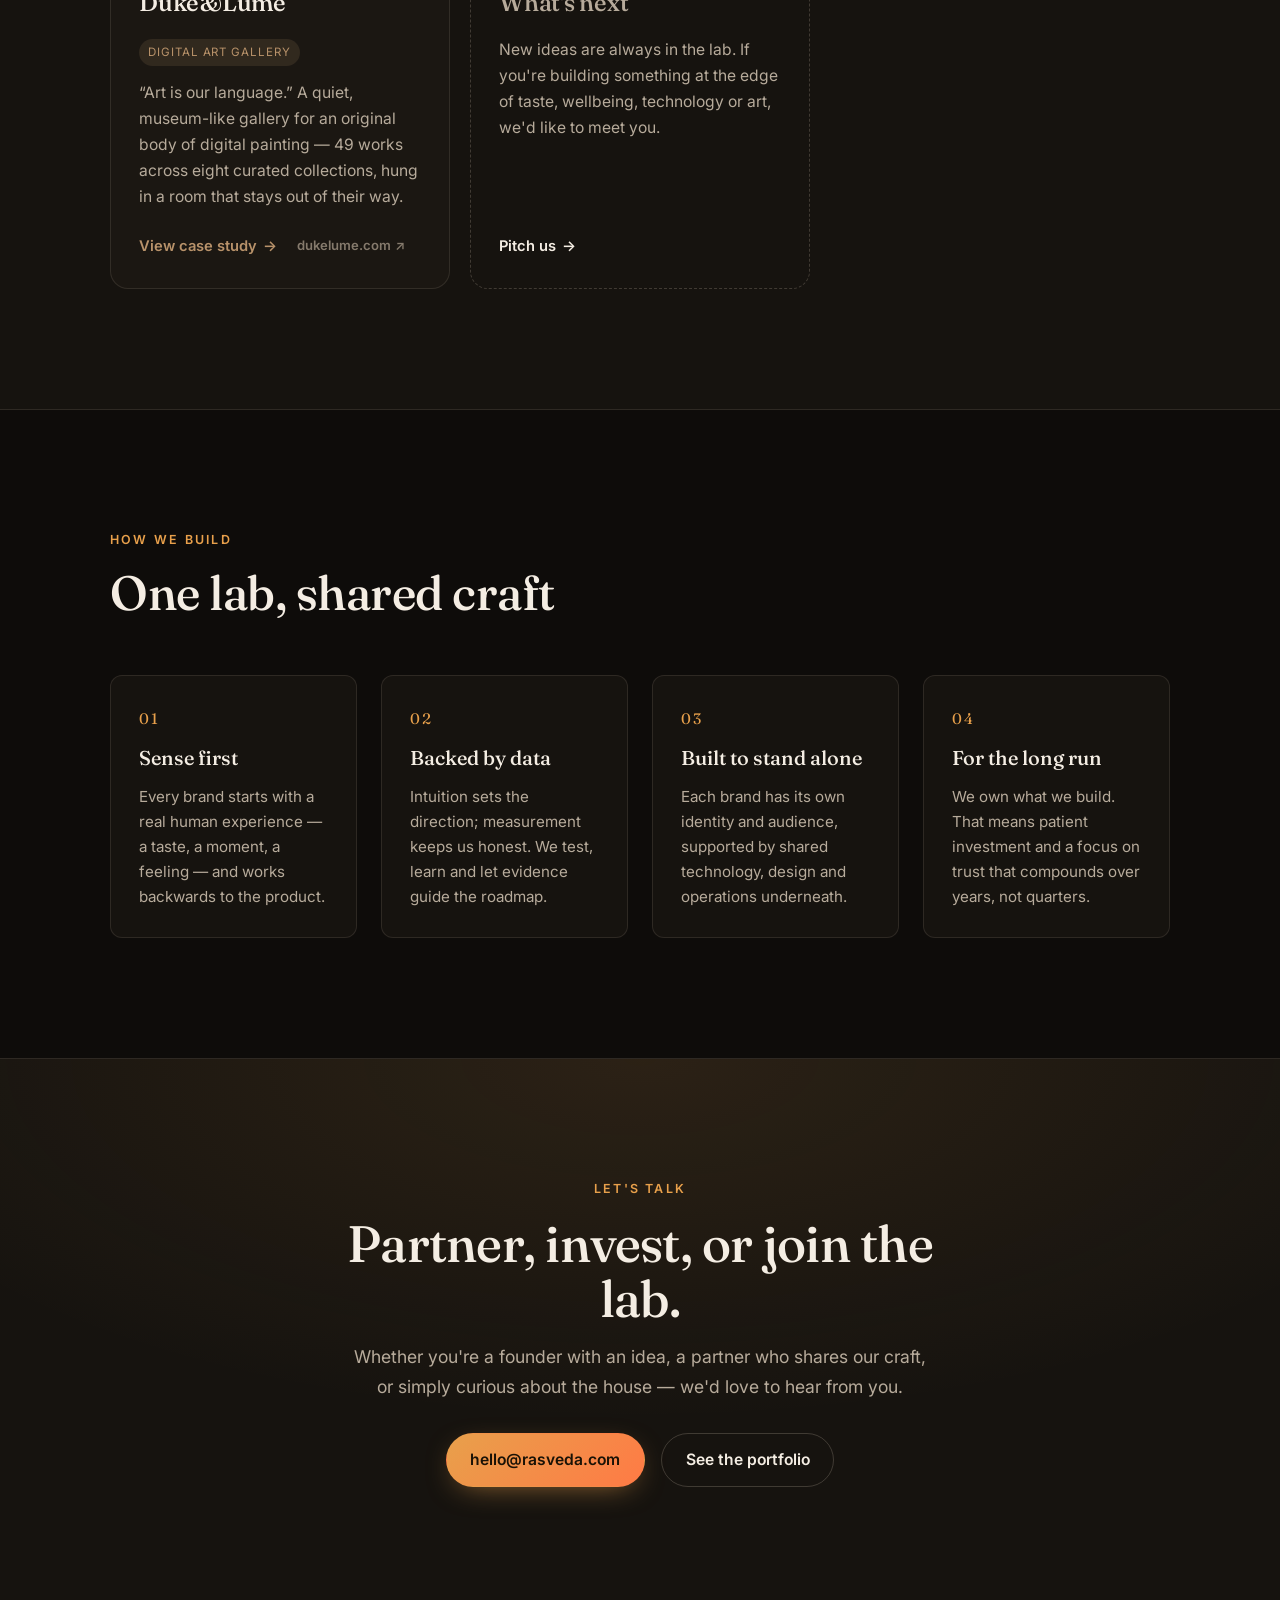
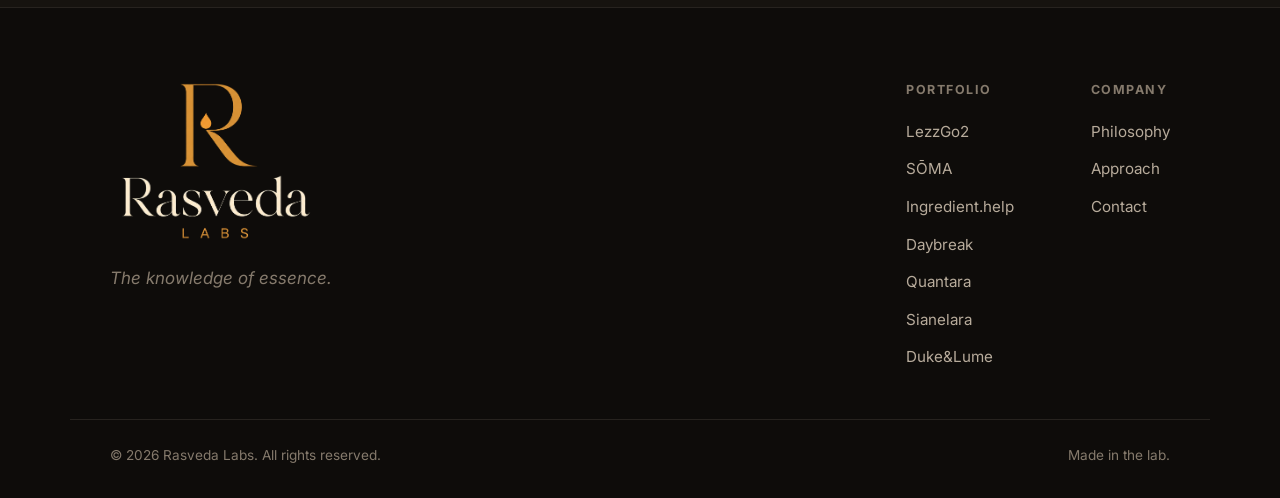
==== commit 91ff3628: "Duke&Lume is live — point the portfolio at dukelume.com The gallery is serving at www.dukelume.com, " ====
--- a/index.html
+++ b/index.html
@@ -271,7 +271,9 @@
               <a class="brand-card__link" href="brands/dukelume.html">
                 View case study <span aria-hidden="true">→</span>
               </a>
-              <span class="brand-card__wip"><span class="brand-card__wip-dot" aria-hidden="true"></span> Site under development</span>
+              <a class="brand-card__live" href="https://www.dukelume.com" target="_blank" rel="noopener">
+                dukelume.com <span aria-hidden="true">↗</span>
+              </a>
             </div>
           </article>
 
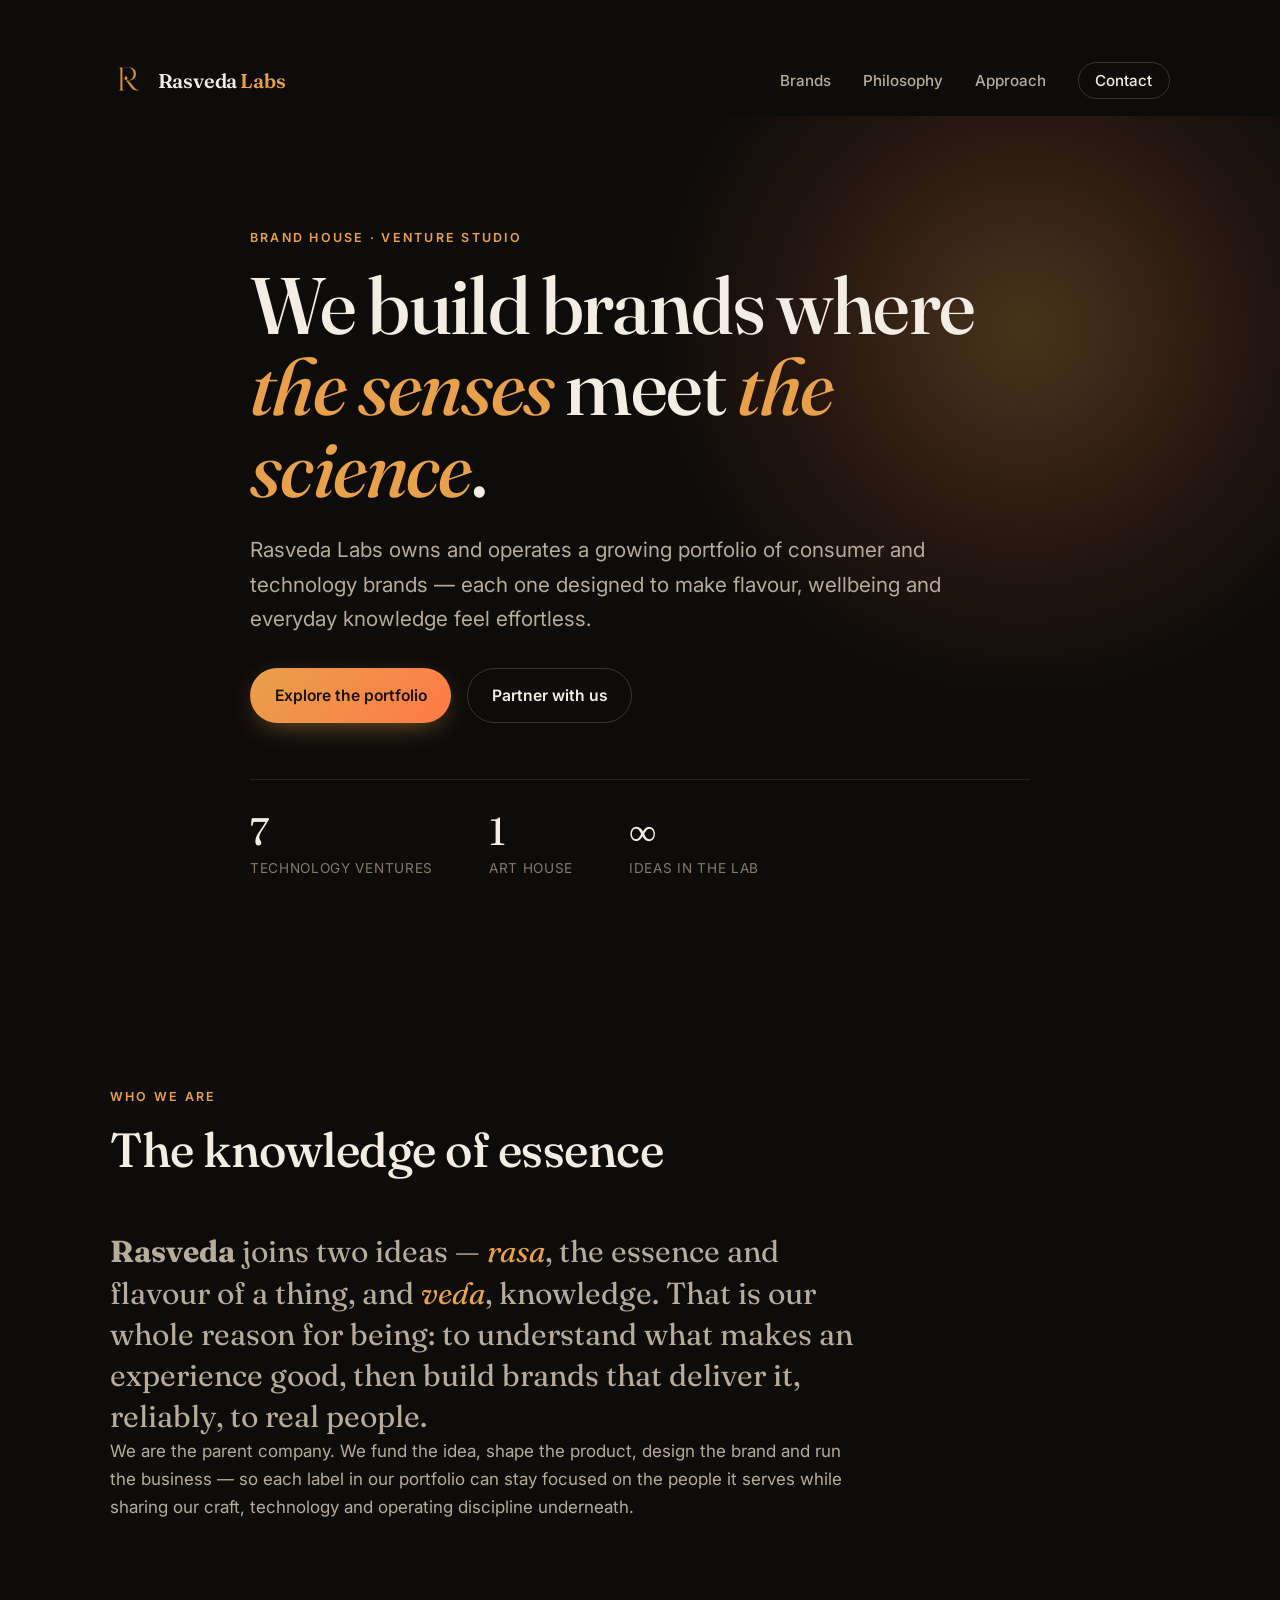
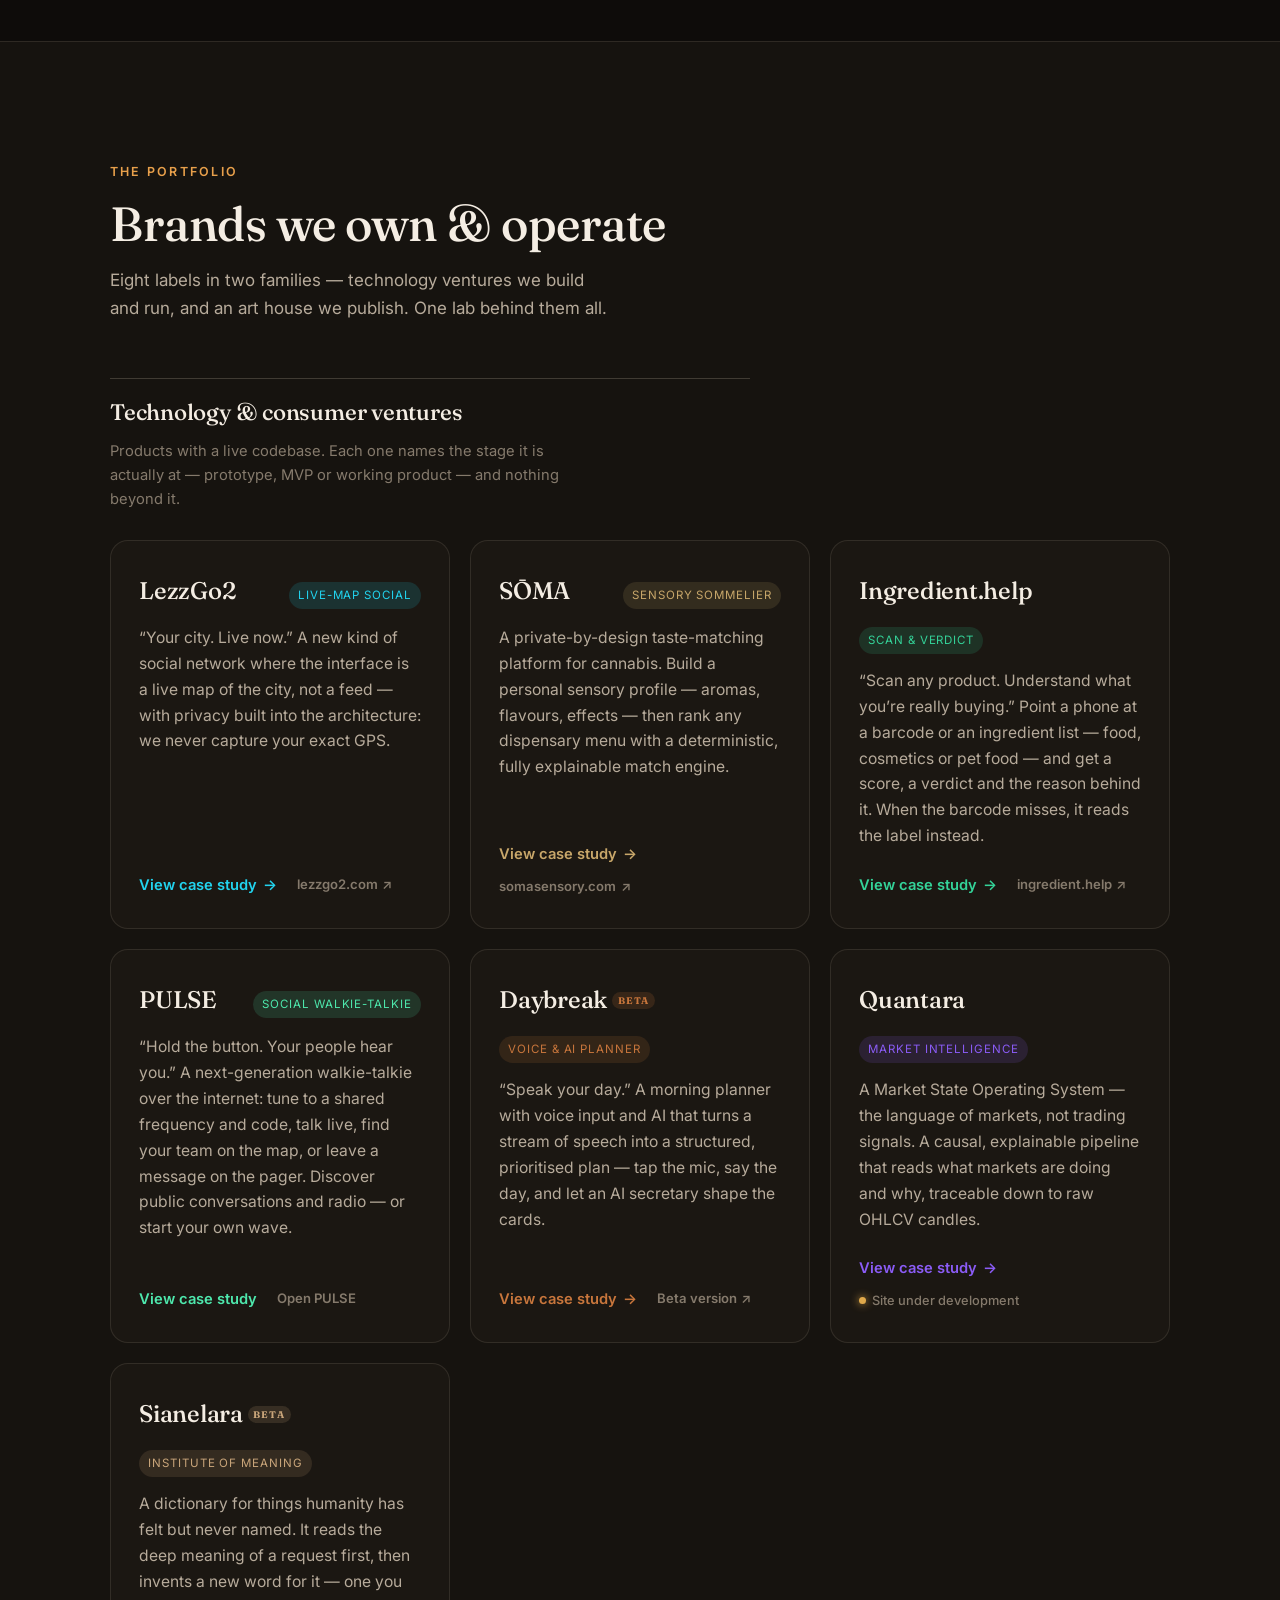
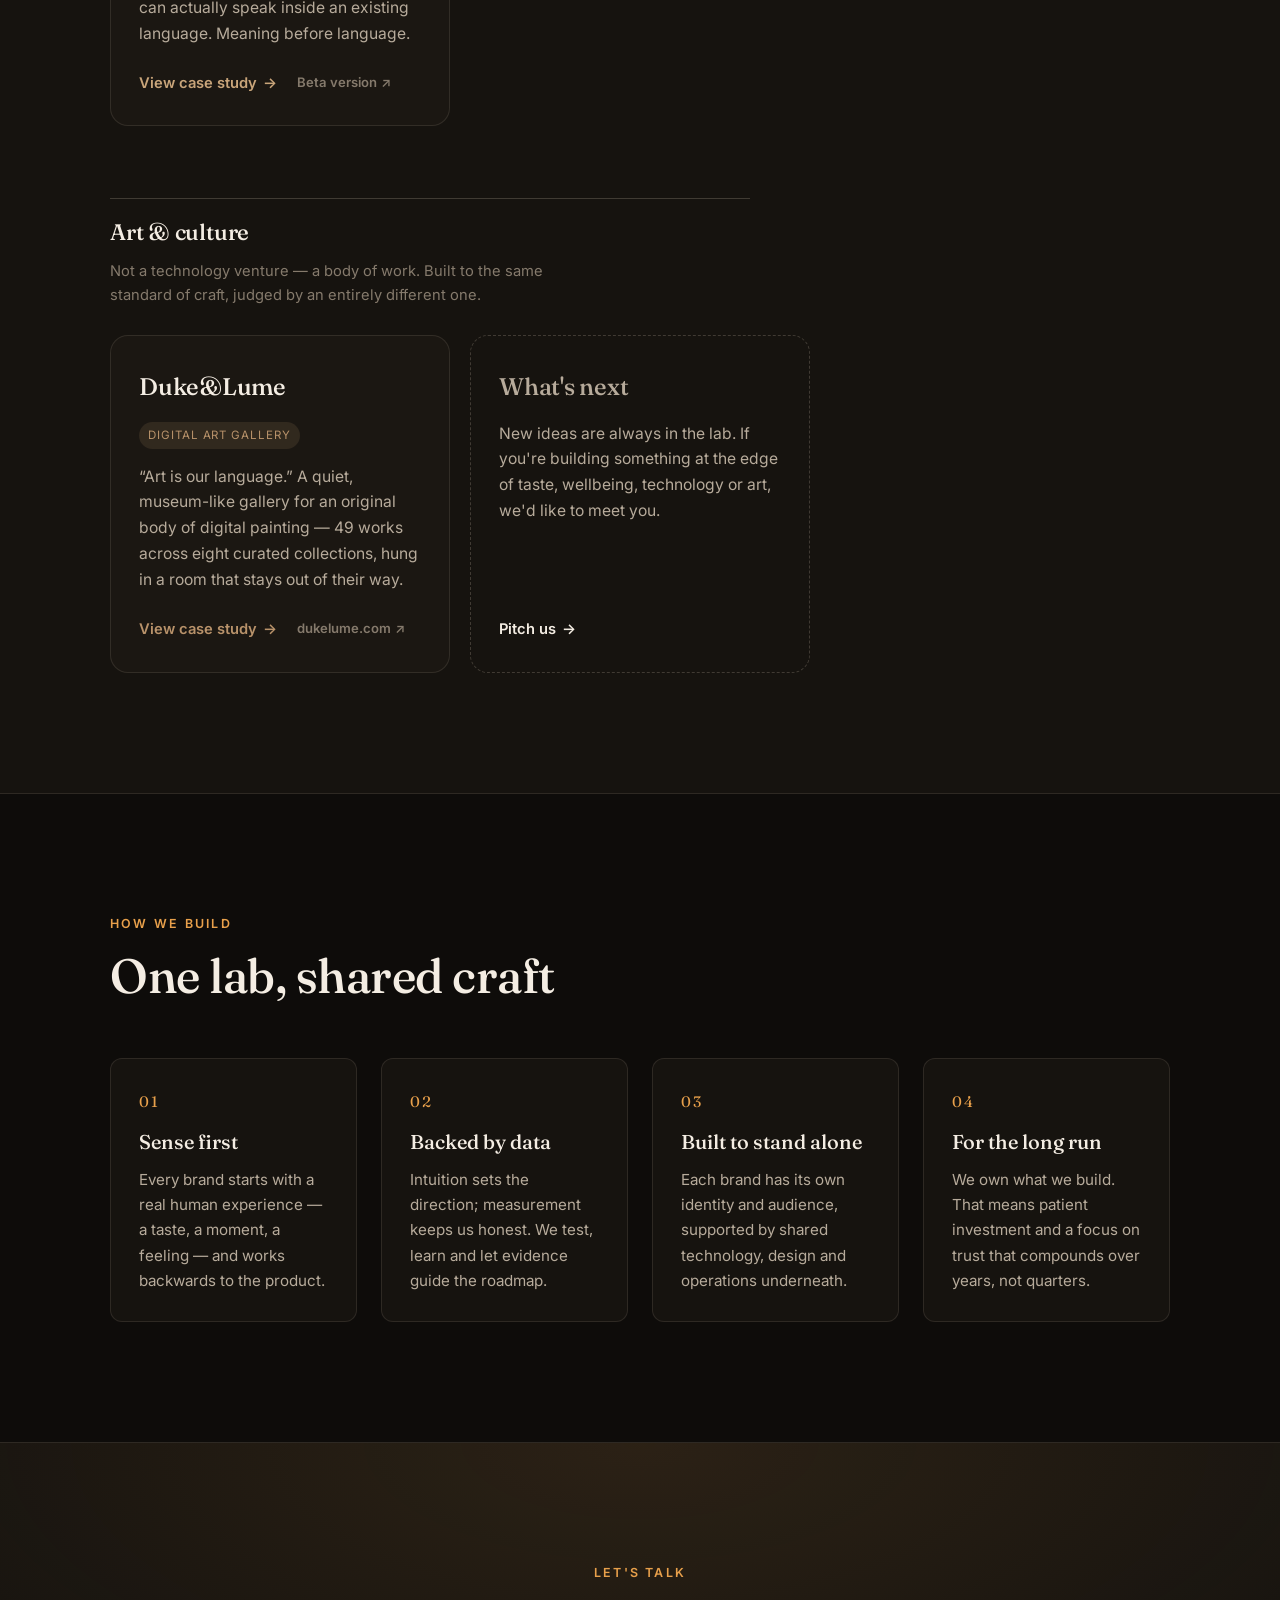
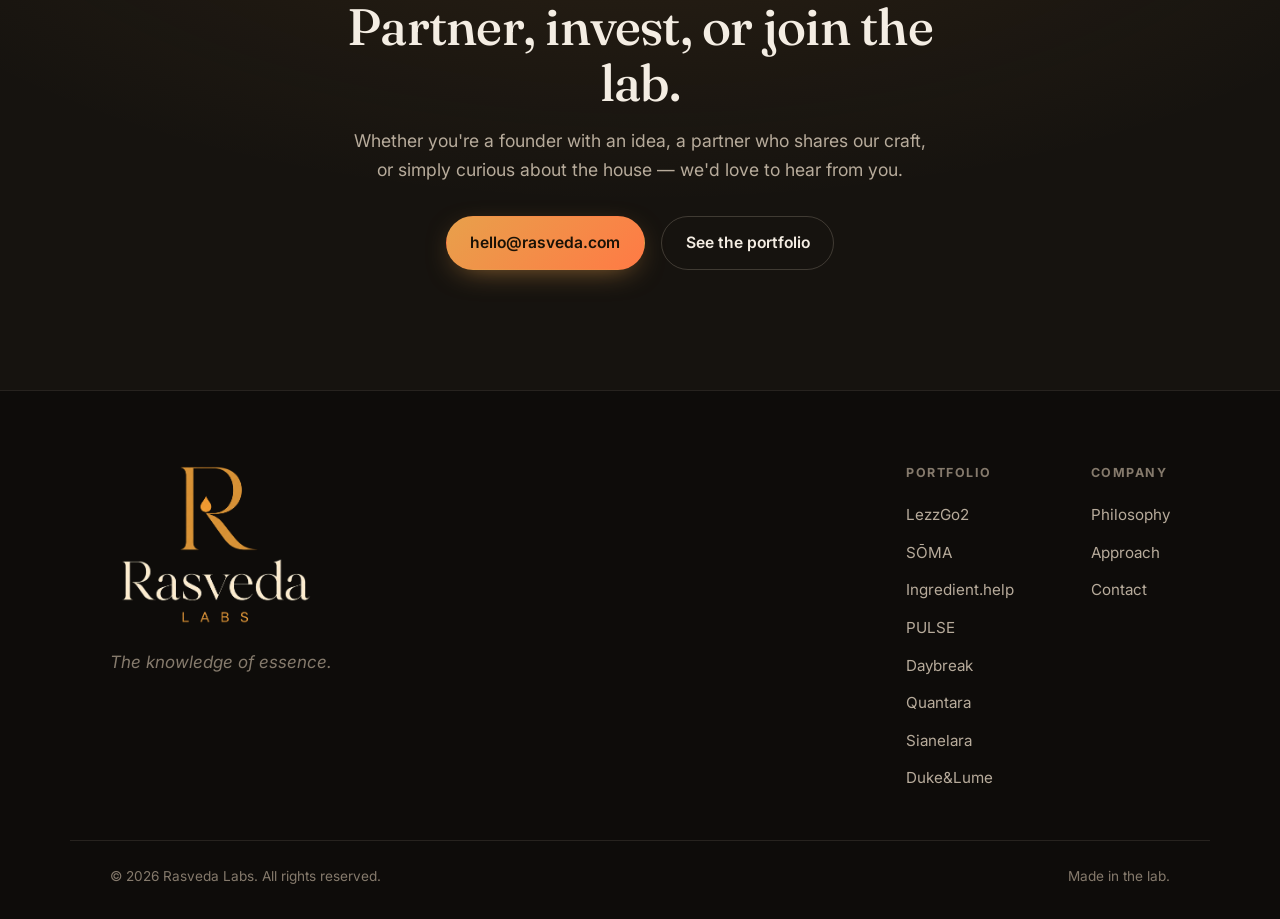
==== commit 2b5bda1a: "Add PULSE to the Rasveda Labs portfolio" ====
--- a/index.html
+++ b/index.html
@@ -4,7 +4,7 @@
   <meta charset="UTF-8" />
   <meta name="viewport" content="width=device-width, initial-scale=1.0, viewport-fit=cover" />
   <title>Rasveda Labs — A house of sensory &amp; knowledge-driven brands</title>
-  <meta name="description" content="Rasveda Labs owns and operates a portfolio of brands at the intersection of sensory experience, science and everyday wellbeing — LezzGo2, SŌMA, Ingredient.help, Daybreak, Quantara, Sianelara and the art house Duke&amp;Lume." />
+  <meta name="description" content="Rasveda Labs owns and operates a portfolio of brands at the intersection of sensory experience, science and everyday wellbeing — LezzGo2, SŌMA, Ingredient.help, PULSE, Daybreak, Quantara, Sianelara and the art house Duke&amp;Lume." />
   <meta name="theme-color" content="#0e0c0a" />
 
   <link rel="canonical" href="https://rasveda.dev/" />
@@ -67,7 +67,7 @@
         </div>
 
         <dl class="hero__stats reveal" aria-label="At a glance">
-          <div><dt>6</dt><dd>Technology ventures</dd></div>
+          <div><dt>7</dt><dd>Technology ventures</dd></div>
           <div><dt>1</dt><dd>Art house</dd></div>
           <div><dt>∞</dt><dd>Ideas in the lab</dd></div>
         </dl>
@@ -106,7 +106,7 @@
           <p class="eyebrow">The portfolio</p>
           <h2 class="section__title">Brands we own &amp; operate</h2>
           <p class="section__sub">
-            Seven labels in two families — technology ventures we build and run, and
+            Eight labels in two families — technology ventures we build and run, and
             an art house we publish. One lab behind them all.
           </p>
         </div>
@@ -181,6 +181,24 @@
               <a class="brand-card__live" href="https://ingredient.help" target="_blank" rel="noopener">
                 ingredient.help <span aria-hidden="true">↗</span>
               </a>
+            </div>
+          </article>
+
+          <!-- PULSE -->
+          <article class="brand-card reveal" style="--accent:#4ee8ad">
+            <header class="brand-card__head">
+              <h3 class="brand-card__name">PULSE</h3>
+              <span class="brand-card__tag">Social walkie-talkie</span>
+            </header>
+            <p class="brand-card__desc">
+              &ldquo;Hold the button. Your people hear you.&rdquo; A next-generation
+              walkie-talkie over the internet: tune to a shared frequency and code,
+              talk live, find your team on the map, or leave a message on the pager.
+              Discover public conversations and radio — or start your own wave.
+            </p>
+            <div class="brand-card__links">
+              <a class="brand-card__link" href="brands/pulse.html">View case study</a>
+              <a class="brand-card__live" href="https://talkie-pulse-app.fly.dev/" target="_blank" rel="noopener noreferrer">Open PULSE</a>
             </div>
           </article>
 
@@ -371,6 +389,7 @@
             <li><a href="brands/lezzgo2.html">LezzGo2</a></li>
             <li><a href="brands/soma.html">SŌMA</a></li>
             <li><a href="brands/ingredients.html">Ingredient.help</a></li>
+            <li><a href="brands/pulse.html">PULSE</a></li>
             <li><a href="brands/daybreak.html">Daybreak</a></li>
             <li><a href="brands/quantara.html">Quantara</a></li>
             <li><a href="brands/sianelara.html">Sianelara</a></li>
